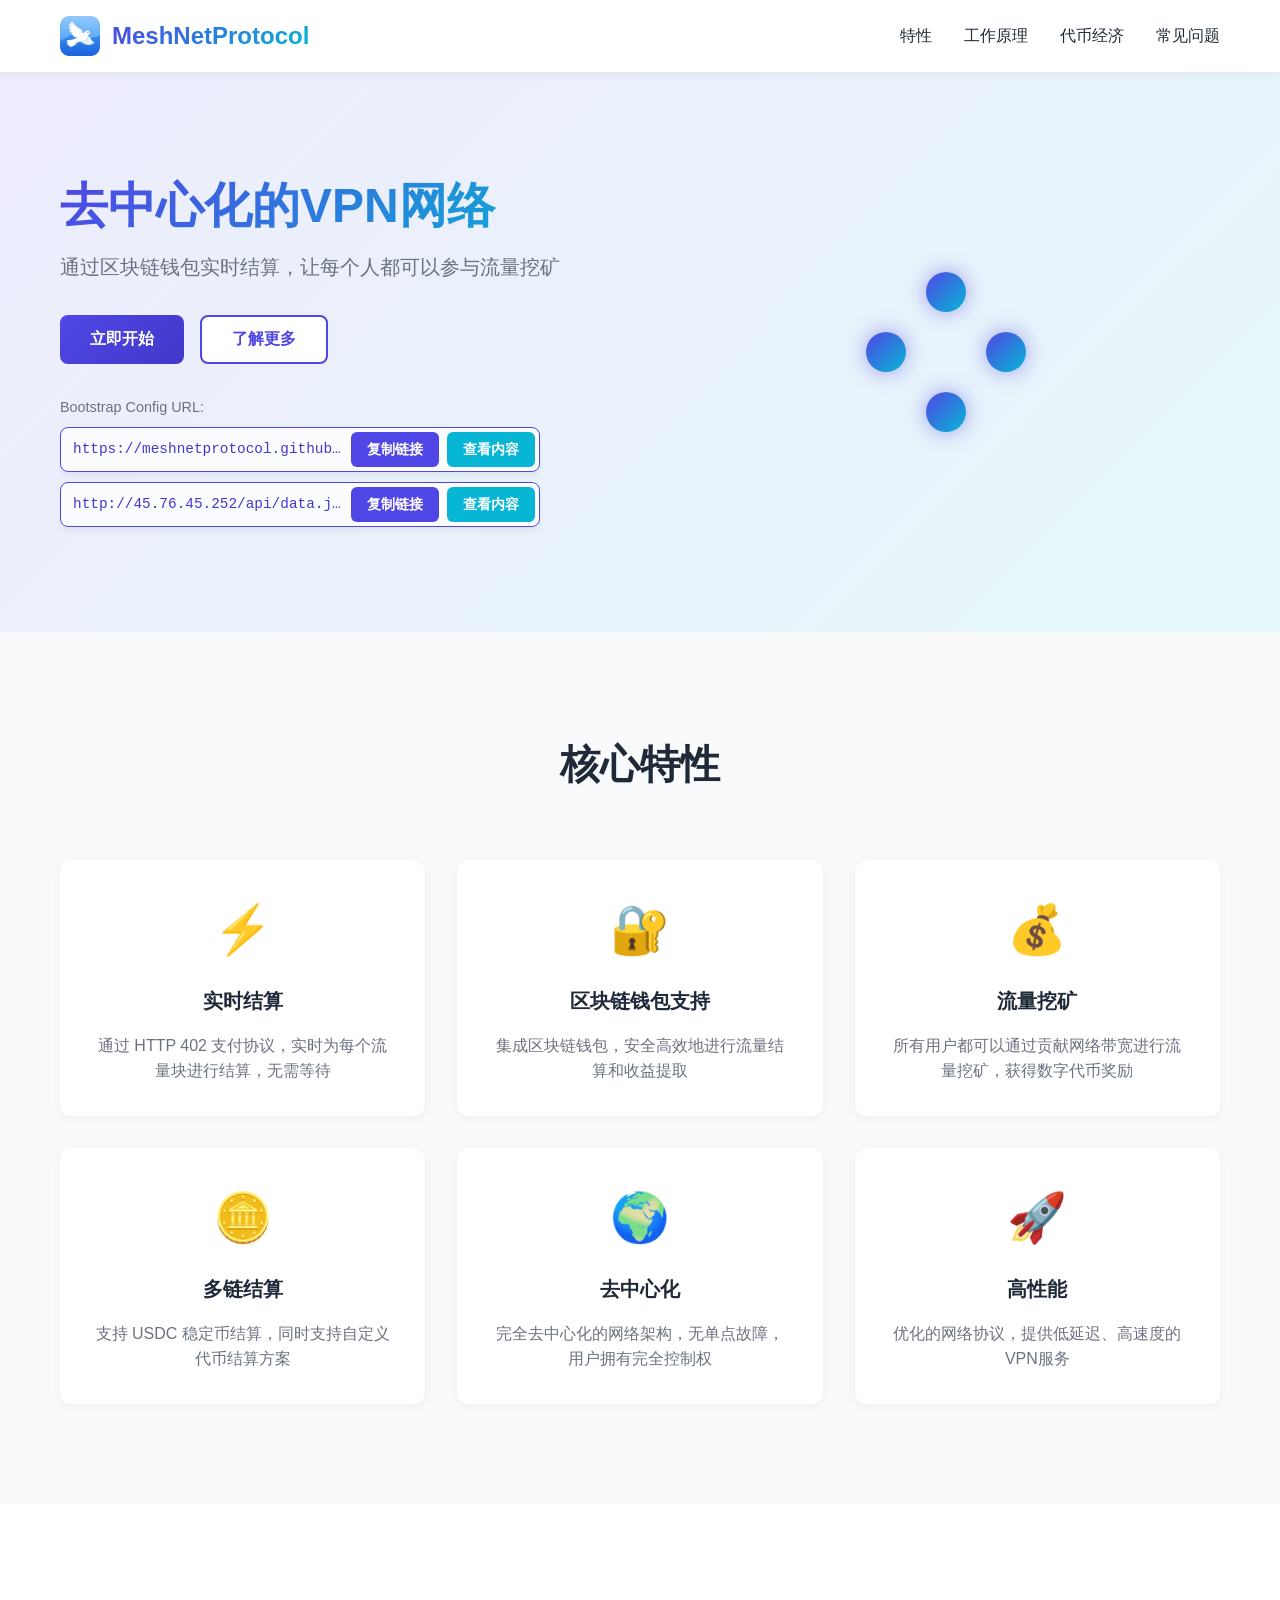
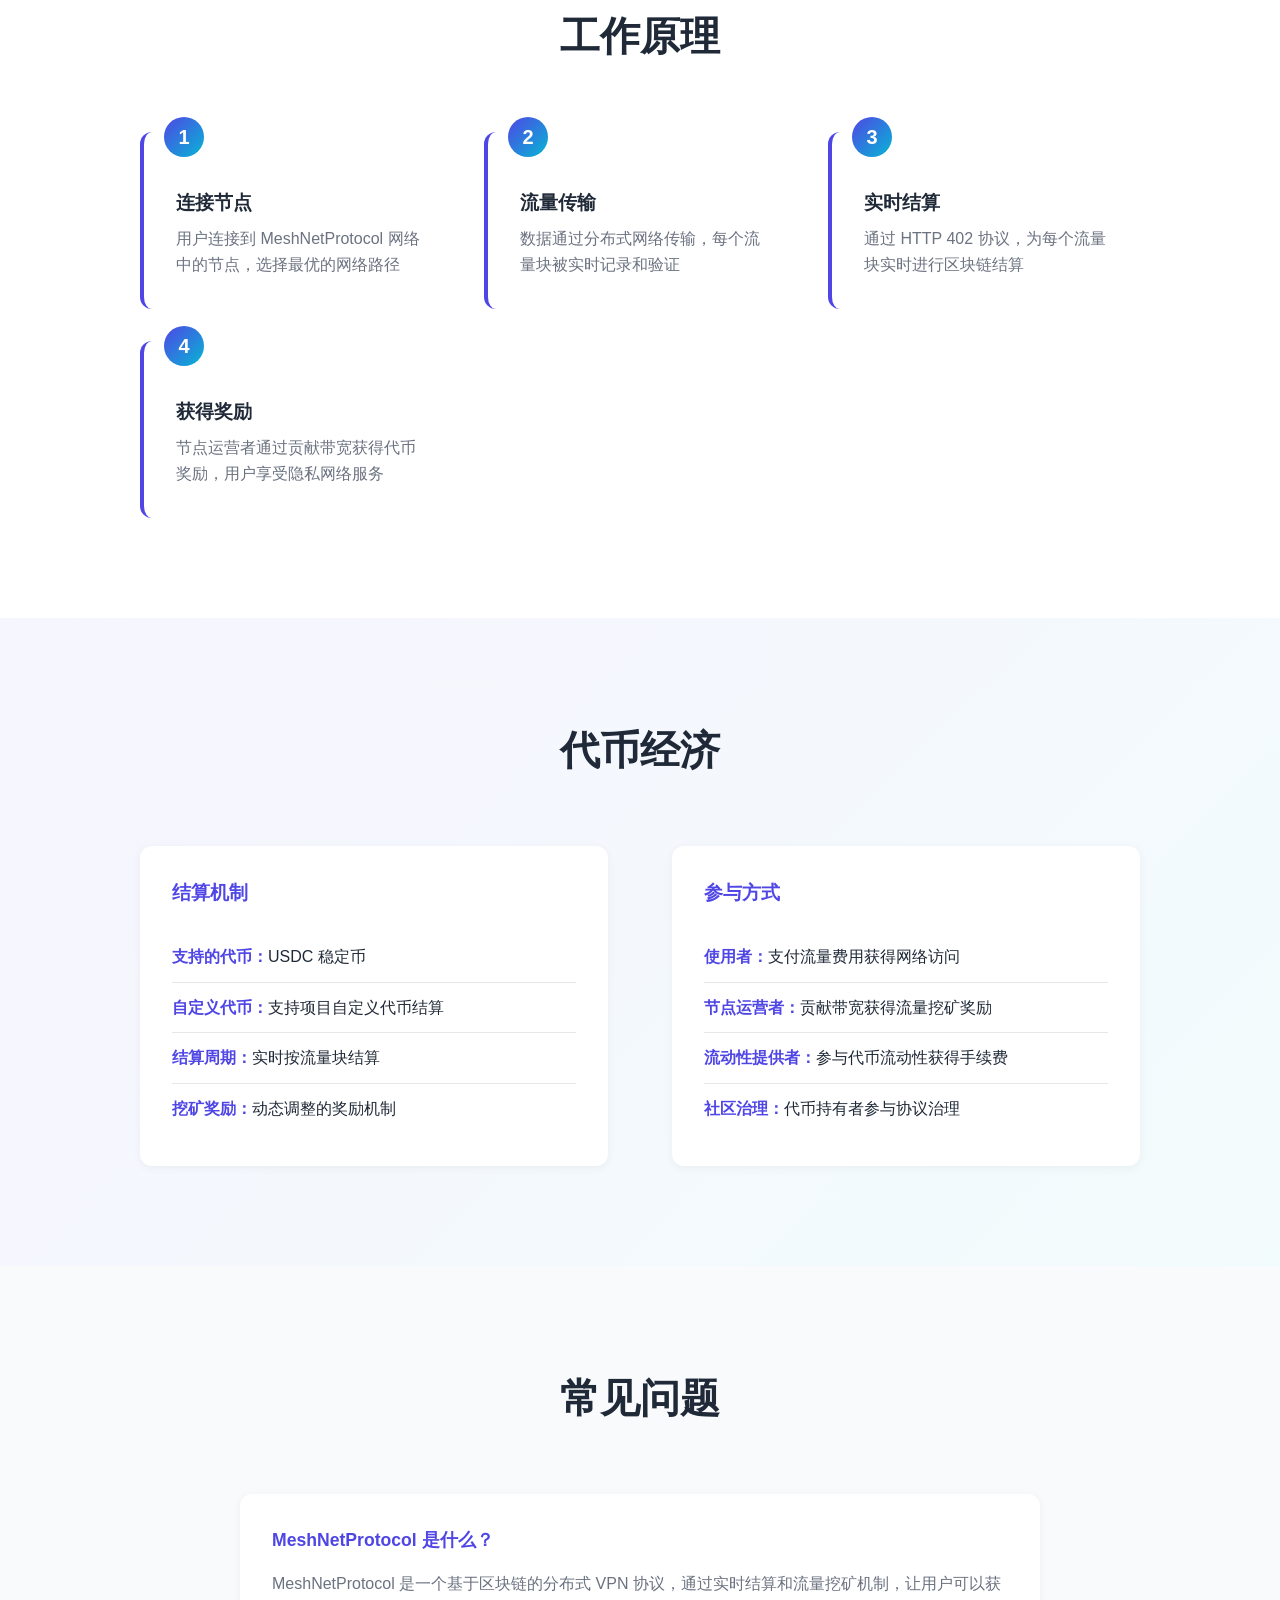
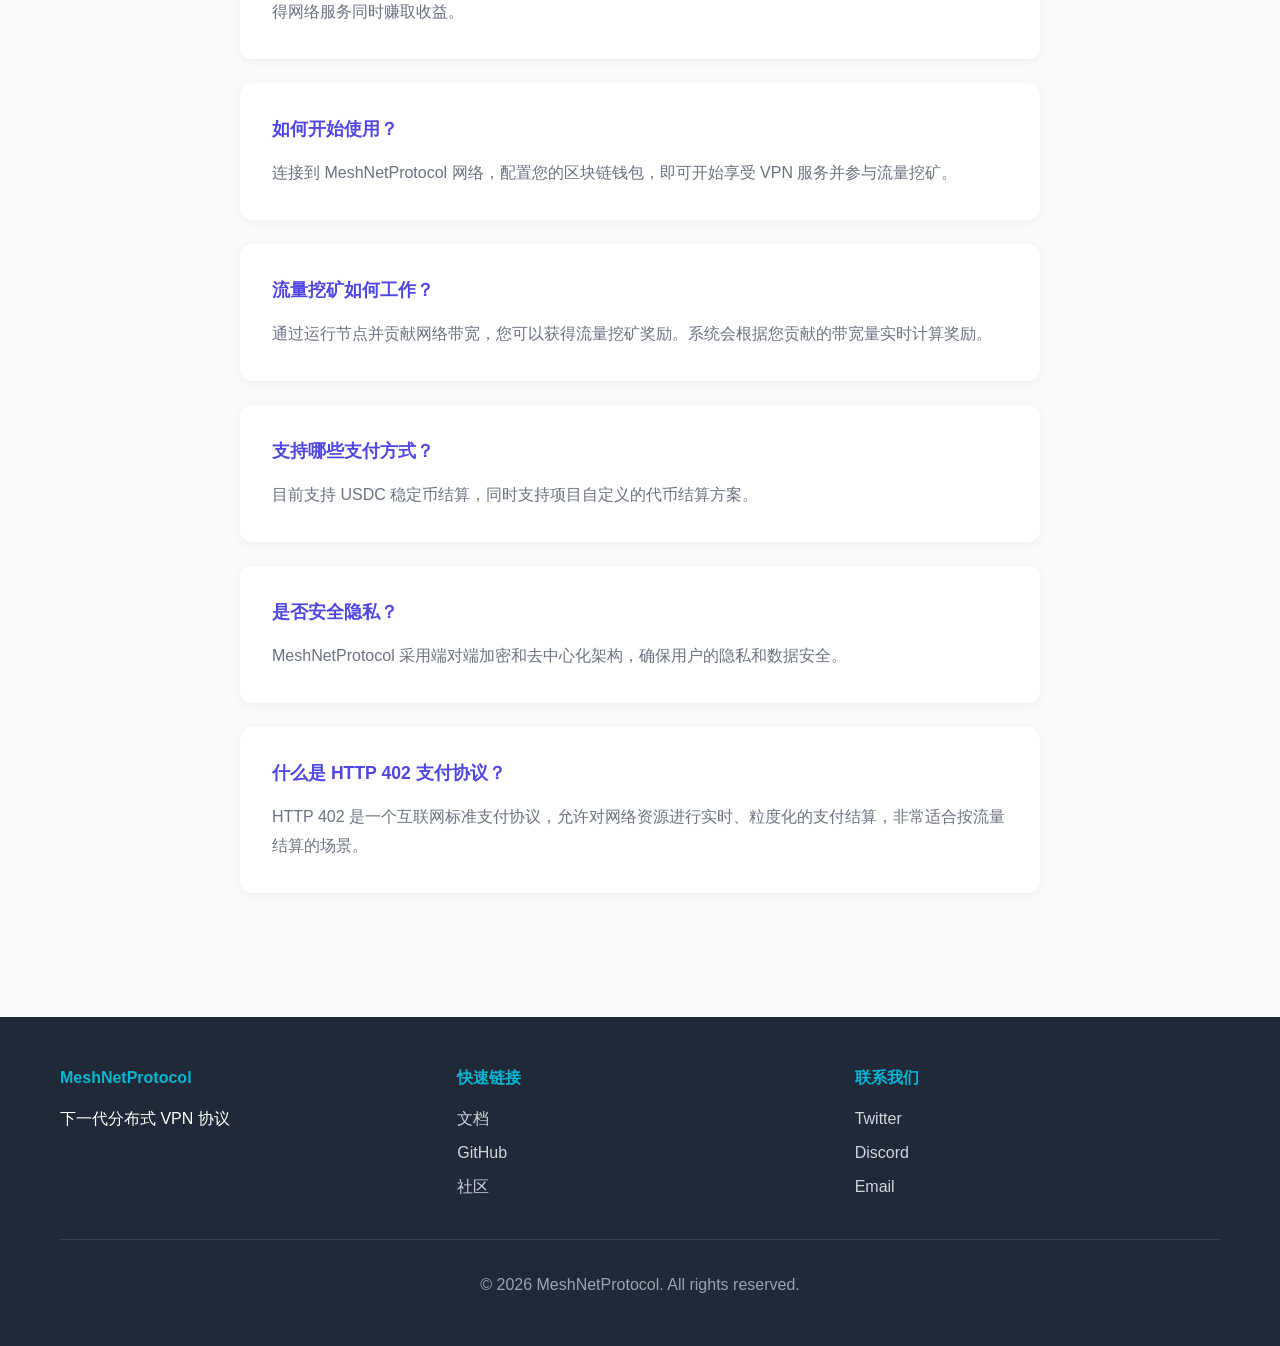
==== index.html @ 907e145e "feat: Implement dynamic seed display and copy functionality for multiple seed entries, fetching cont" ====
<!DOCTYPE html>
<html lang="zh-CN">

<head>
    <meta charset="UTF-8">
    <meta name="viewport" content="width=device-width, initial-scale=1.0">
    <meta name="description" content="MeshNetProtocol - 基于区块链的分布式VPN协议，通过流量挖矿和实时结算实现去中心化网络">
    <meta name="keywords" content="MeshNetProtocol, VPN, 区块链, 流量挖矿, USDC, 分布式网络">
    <title>MeshNetProtocol</title>
    <link rel="stylesheet" href="styles.css">
</head>

<body>
    <!-- 导航栏 -->
    <nav class="navbar">
        <div class="container">
            <div class="logo">
                <img src="mesh_logo.png" alt="MeshNetProtocol Logo" class="logo-img">
                <h1>MeshNetProtocol</h1>
            </div>
            <ul class="nav-links">
                <li><a href="#features" data-i18n="nav.features">特性</a></li>
                <li><a href="#how-it-works" data-i18n="nav.howItWorks">工作原理</a></li>
                <li><a href="#tokenomics" data-i18n="nav.tokenomics">代币经济</a></li>
                <li><a href="#faq" data-i18n="nav.faq">常见问题</a></li>
            </ul>
        </div>
    </nav>

    <!-- 英雄部分 -->
    <section class="hero">
        <div class="container">
            <div class="hero-content">
                <h2 data-i18n="hero.title">去中心化的VPN网络</h2>
                <p data-i18n="hero.subtitle">通过区块链钱包实时结算，让每个人都可以参与流量挖矿</p>
                <div class="cta-buttons">
                    <button class="btn btn-primary" data-i18n="buttons.getStarted">立即开始</button>
                    <button class="btn btn-secondary" data-i18n="buttons.learnMore">了解更多</button>
                </div>

                <!-- Seed URL Copy Section -->
                <div class="seed-url-container">
                    <div class="seed-label">Bootstrap Config URL:</div>
                    <div class="seed-box">
                        <code class="seed-url-text">https://meshnetprotocol.github.io/seeds.json</code>
                        <div class="seed-actions">
                            <button class="btn-copy copy-seed-btn" title="复制链接">
                                <span class="btn-text">复制链接</span>
                            </button>
                            <button class="btn-view view-seed-btn" title="查看配置内容">
                                <span class="btn-text">查看内容</span>
                            </button>
                        </div>
                    </div>
                    <div class="seed-box" style="margin-top: 10px;">
                        <code class="seed-url-text">http://45.76.45.252/api/data.json</code>
                        <div class="seed-actions">
                            <button class="btn-copy copy-seed-btn" title="复制链接">
                                <span class="btn-text">复制链接</span>
                            </button>
                            <button class="btn-view view-seed-btn" title="查看配置内容">
                                <span class="btn-text">查看内容</span>
                            </button>
                        </div>
                    </div>
                </div>

                <!-- Seed Content Modal -->
                <div id="seed-modal" class="modal">
                    <div class="modal-content">
                        <div class="modal-header">
                            <h3>Seeds Configuration Contents</h3>
                            <button class="close-modal">&times;</button>
                        </div>
                        <div class="modal-body">
                            <pre id="seed-content-display"><code>加载中...</code></pre>
                        </div>
                        <div class="modal-footer">
                            <button id="copy-content-btn" class="btn btn-primary">复制全部内容</button>
                            <button class="btn btn-secondary close-modal-btn">关闭</button>
                        </div>
                    </div>
                    <div class="modal-overlay"></div>
                </div>

            </div>
            <div class="hero-image">
                <div class="network-animation">
                    <div class="node"></div>
                    <div class="node"></div>
                    <div class="node"></div>
                    <div class="node"></div>
                </div>
            </div>
        </div>
    </section>

    <!-- 核心特性 -->
    <section id="features" class="features">
        <div class="container">
            <h2 data-i18n="features.title">核心特性</h2>
            <div class="features-grid">
                <div class="feature-card">
                    <div class="feature-icon">⚡</div>
                    <h3 data-i18n="features.realtime.name">实时结算</h3>
                    <p data-i18n="features.realtime.desc">通过 HTTP 402 支付协议，实时为每个流量块进行结算，无需等待</p>
                </div>
                <div class="feature-card">
                    <div class="feature-icon">🔐</div>
                    <h3 data-i18n="features.blockchain.name">区块链钱包支持</h3>
                    <p data-i18n="features.blockchain.desc">集成区块链钱包，安全高效地进行流量结算和收益提取</p>
                </div>
                <div class="feature-card">
                    <div class="feature-icon">💰</div>
                    <h3 data-i18n="features.mining.name">流量挖矿</h3>
                    <p data-i18n="features.mining.desc">所有用户都可以通过贡献网络带宽进行流量挖矿，获得数字代币奖励</p>
                </div>
                <div class="feature-card">
                    <div class="feature-icon">🪙</div>
                    <h3 data-i18n="features.multichain.name">多链结算</h3>
                    <p data-i18n="features.multichain.desc">支持 USDC 稳定币结算，同时支持自定义代币结算方案</p>
                </div>
                <div class="feature-card">
                    <div class="feature-icon">🌍</div>
                    <h3 data-i18n="features.decentralized.name">去中心化</h3>
                    <p data-i18n="features.decentralized.desc">完全去中心化的网络架构，无单点故障，用户拥有完全控制权</p>
                </div>
                <div class="feature-card">
                    <div class="feature-icon">🚀</div>
                    <h3 data-i18n="features.performance.name">高性能</h3>
                    <p data-i18n="features.performance.desc">优化的网络协议，提供低延迟、高速度的VPN服务</p>
                </div>
            </div>
        </div>
    </section>

    <!-- 工作原理 -->
    <section id="how-it-works" class="how-it-works">
        <div class="container">
            <h2 data-i18n="howItWorks.title">工作原理</h2>
            <div class="steps">
                <div class="step">
                    <div class="step-number">1</div>
                    <h3 data-i18n="howItWorks.step1.name">连接节点</h3>
                    <p data-i18n="howItWorks.step1.desc">用户连接到 MeshNetProtocol 网络中的节点，选择最优的网络路径</p>
                </div>
                <div class="step">
                    <div class="step-number">2</div>
                    <h3 data-i18n="howItWorks.step2.name">流量传输</h3>
                    <p data-i18n="howItWorks.step2.desc">数据通过分布式网络传输，每个流量块被实时记录和验证</p>
                </div>
                <div class="step">
                    <div class="step-number">3</div>
                    <h3 data-i18n="howItWorks.step3.name">实时结算</h3>
                    <p data-i18n="howItWorks.step3.desc">通过 HTTP 402 协议，为每个流量块实时进行区块链结算</p>
                </div>
                <div class="step">
                    <div class="step-number">4</div>
                    <h3 data-i18n="howItWorks.step4.name">获得奖励</h3>
                    <p data-i18n="howItWorks.step4.desc">节点运营者通过贡献带宽获得代币奖励，用户享受隐私网络服务</p>
                </div>
            </div>
        </div>
    </section>

    <!-- 代币经济 -->
    <section id="tokenomics" class="tokenomics">
        <div class="container">
            <h2 data-i18n="tokenomics.title">代币经济</h2>
            <div class="tokenomics-content">
                <div class="tokenomics-left">
                    <h3 data-i18n="tokenomics.settlement.name">结算机制</h3>
                    <ul>
                        <li><strong data-i18n="tokenomics.settlement.supportedTokens">支持的代币：</strong>USDC 稳定币</li>
                        <li><strong data-i18n="tokenomics.settlement.customTokens">自定义代币：</strong>支持项目自定义代币结算</li>
                        <li><strong data-i18n="tokenomics.settlement.cycle">结算周期：</strong>实时按流量块结算</li>
                        <li><strong data-i18n="tokenomics.settlement.rewards">挖矿奖励：</strong>动态调整的奖励机制</li>
                    </ul>
                </div>
                <div class="tokenomics-right">
                    <h3 data-i18n="tokenomics.participation.name">参与方式</h3>
                    <ul>
                        <li><strong data-i18n="tokenomics.participation.users">使用者：</strong>支付流量费用获得网络访问</li>
                        <li><strong data-i18n="tokenomics.participation.nodes">节点运营者：</strong>贡献带宽获得流量挖矿奖励</li>
                        <li><strong data-i18n="tokenomics.participation.liquidity">流动性提供者：</strong>参与代币流动性获得手续费</li>
                        <li><strong data-i18n="tokenomics.participation.governance">社区治理：</strong>代币持有者参与协议治理</li>
                    </ul>
                </div>
            </div>
        </div>
    </section>

    <!-- 常见问题 -->
    <section id="faq" class="faq">
        <div class="container">
            <h2 data-i18n="faq.title">常见问题</h2>
            <div class="faq-items">
                <div class="faq-item">
                    <h3 data-i18n="faq.q1.question">MeshNetProtocol 是什么？</h3>
                    <p data-i18n="faq.q1.answer">MeshNetProtocol 是一个基于区块链的分布式 VPN 协议，通过实时结算和流量挖矿机制，让用户可以获得网络服务同时赚取收益。
                    </p>
                </div>
                <div class="faq-item">
                    <h3 data-i18n="faq.q2.question">如何开始使用？</h3>
                    <p data-i18n="faq.q2.answer">连接到 MeshNetProtocol 网络，配置您的区块链钱包，即可开始享受 VPN 服务并参与流量挖矿。</p>
                </div>
                <div class="faq-item">
                    <h3 data-i18n="faq.q3.question">流量挖矿如何工作？</h3>
                    <p data-i18n="faq.q3.answer">通过运行节点并贡献网络带宽，您可以获得流量挖矿奖励。系统会根据您贡献的带宽量实时计算奖励。</p>
                </div>
                <div class="faq-item">
                    <h3 data-i18n="faq.q4.question">支持哪些支付方式？</h3>
                    <p data-i18n="faq.q4.answer">目前支持 USDC 稳定币结算，同时支持项目自定义的代币结算方案。</p>
                </div>
                <div class="faq-item">
                    <h3 data-i18n="faq.q5.question">是否安全隐私？</h3>
                    <p data-i18n="faq.q5.answer">MeshNetProtocol 采用端对端加密和去中心化架构，确保用户的隐私和数据安全。</p>
                </div>
                <div class="faq-item">
                    <h3 data-i18n="faq.q6.question">什么是 HTTP 402 支付协议？</h3>
                    <p data-i18n="faq.q6.answer">HTTP 402 是一个互联网标准支付协议，允许对网络资源进行实时、粒度化的支付结算，非常适合按流量结算的场景。</p>
                </div>
            </div>
        </div>
    </section>

    <!-- 页脚 -->
    <footer class="footer">
        <div class="container">
            <div class="footer-content">
                <div class="footer-section">
                    <h4>MeshNetProtocol</h4>
                    <p data-i18n="footer.tagline">下一代分布式 VPN 协议</p>
                </div>
                <div class="footer-section">
                    <h4 data-i18n="footer.links">快速链接</h4>
                    <ul>
                        <li><a href="#" data-i18n="footer.docs">文档</a></li>
                        <li><a href="#" data-i18n="footer.github">GitHub</a></li>
                        <li><a href="#" data-i18n="footer.community">社区</a></li>
                    </ul>
                </div>
                <div class="footer-section">
                    <h4 data-i18n="footer.contact">联系我们</h4>
                    <ul>
                        <li><a href="#" data-i18n="footer.twitter">Twitter</a></li>
                        <li><a href="#" data-i18n="footer.discord">Discord</a></li>
                        <li><a href="#" data-i18n="footer.email">Email</a></li>
                    </ul>
                </div>
            </div>
            <div class="footer-bottom">
                <p data-i18n="footer.copyright">&copy; 2026 MeshNetProtocol. All rights reserved.</p>
            </div>
        </div>
    </footer>

    <script src="script.js"></script>
</body>

</html>
---- styles.css ----
:root {
    --primary-color: #4f46e5;
    --primary-dark: #4338ca;
    --secondary-color: #06b6d4;
    --accent-color: #f59e0b;
    --text-dark: #1f2937;
    --text-light: #6b7280;
    --background-light: #f9fafb;
    --border-color: #e5e7eb;
}

* {
    margin: 0;
    padding: 0;
    box-sizing: border-box;
}

body {
    font-family: -apple-system, BlinkMacSystemFont, 'Segoe UI', Roboto, Oxygen, Ubuntu, Cantarell, sans-serif;
    color: var(--text-dark);
    line-height: 1.6;
    overflow-x: hidden;
}

.container {
    max-width: 1200px;
    margin: 0 auto;
    padding: 0 20px;
}

/* 导航栏 */
.navbar {
    position: sticky;
    top: 0;
    background: white;
    box-shadow: 0 2px 10px rgba(0, 0, 0, 0.05);
    z-index: 1000;
}

.navbar .container {
    display: flex;
    justify-content: space-between;
    align-items: center;
    padding: 1rem 20px;
}

.logo {
    display: flex;
    align-items: center;
    gap: 12px;
}

.logo-img {
    height: 40px;
    width: auto;
}

.logo h1 {
    font-size: 1.5rem;
    background: linear-gradient(135deg, var(--primary-color), var(--secondary-color));
    -webkit-background-clip: text;
    -webkit-text-fill-color: transparent;
    background-clip: text;
    margin: 0;
}

/* Seed URL Section */
.seed-url-container {
    margin-top: 2rem;
    max-width: 480px;
}

.seed-label {
    font-size: 0.9rem;
    color: var(--text-light);
    margin-bottom: 0.5rem;
    font-weight: 500;
}

.seed-box {
    display: flex;
    align-items: center;
    background: rgba(255, 255, 255, 0.8);
    backdrop-filter: blur(10px);
    border: 1px solid var(--primary-color);
    border-radius: 8px;
    padding: 4px;
    padding-left: 12px;
    box-shadow: 0 4px 6px rgba(0, 0, 0, 0.05);
}

.seed-box code {
    flex: 1;
    font-family: 'Monaco', 'Consolas', monospace;
    font-size: 0.9rem;
    color: var(--primary-dark);
    overflow: hidden;
    text-overflow: ellipsis;
    white-space: nowrap;
    margin-right: 10px;
}

.seed-actions {
    display: flex;
    gap: 8px;
}

.btn-copy,
.btn-view {
    background: var(--primary-color);
    color: white;
    border: none;
    padding: 8px 16px;
    border-radius: 6px;
    cursor: pointer;
    font-size: 0.9rem;
    font-weight: 600;
    transition: all 0.2s ease;
    white-space: nowrap;
}

.btn-view {
    background: var(--secondary-color);
}

.btn-copy:hover {
    background: var(--primary-dark);
    transform: translateY(-1px);
}

.btn-view:hover {
    filter: brightness(1.1);
    transform: translateY(-1px);
}

.btn-copy:active,
.btn-view:active {
    transform: translateY(0);
}

/* Modal Styles */
.modal {
    position: fixed;
    top: 0;
    left: 0;
    width: 100%;
    height: 100%;
    display: none;
    /* Hidden by default */
    align-items: center;
    justify-content: center;
    z-index: 2000;
}

.modal.active {
    display: flex;
}

.modal-overlay {
    position: absolute;
    top: 0;
    left: 0;
    width: 100%;
    height: 100%;
    background: rgba(0, 0, 0, 0.6);
    backdrop-filter: blur(5px);
}

.modal-content {
    background: white;
    width: 90%;
    max-width: 800px;
    max-height: 85vh;
    border-radius: 16px;
    position: relative;
    z-index: 2001;
    display: flex;
    flex-direction: column;
    box-shadow: 0 25px 50px -12px rgba(0, 0, 0, 0.25);
    animation: modalScaleUp 0.3s ease-out;
}

@keyframes modalScaleUp {
    from {
        opacity: 0;
        transform: scale(0.95) translateY(10px);
    }

    to {
        opacity: 1;
        transform: scale(1) translateY(0);
    }
}

.modal-header {
    padding: 1.5rem 2rem;
    border-bottom: 1px solid var(--border-color);
    display: flex;
    justify-content: space-between;
    align-items: center;
}

.modal-header h3 {
    margin: 0;
    color: var(--text-dark);
    font-size: 1.25rem;
}

.close-modal {
    background: none;
    border: none;
    font-size: 1.5rem;
    cursor: pointer;
    color: var(--text-light);
    transition: color 0.2s;
}

.close-modal:hover {
    color: var(--text-dark);
}

.modal-body {
    padding: 2rem;
    overflow-y: auto;
    flex: 1;
    background: #1e293b;
    /* Dark code look */
}

#seed-content-display {
    margin: 0;
    white-space: pre-wrap;
    word-break: break-all;
    font-family: 'Monaco', 'Consolas', monospace;
    font-size: 0.9rem;
    color: #e2e8f0;
    line-height: 1.5;
}

#seed-content-display code {
    color: #e2e8f0;
}

.modal-footer {
    padding: 1.5rem 2rem;
    border-top: 1px solid var(--border-color);
    display: flex;
    justify-content: flex-end;
    gap: 1rem;
}

.nav-links {
    display: flex;
    list-style: none;
    gap: 2rem;
}

.nav-links a {
    text-decoration: none;
    color: var(--text-dark);
    font-weight: 500;
    transition: color 0.3s ease;
}

.nav-links a:hover {
    color: var(--primary-color);
}

/* 英雄部分 */
.hero {
    background: linear-gradient(135deg, rgba(79, 70, 229, 0.1), rgba(6, 182, 212, 0.1));
    padding: 80px 20px;
}

.hero .container {
    display: grid;
    grid-template-columns: 1fr 1fr;
    gap: 4rem;
    align-items: center;
}

.hero-content h2 {
    font-size: 3rem;
    margin-bottom: 1rem;
    line-height: 1.2;
    background: linear-gradient(135deg, var(--primary-color), var(--secondary-color));
    -webkit-background-clip: text;
    -webkit-text-fill-color: transparent;
    background-clip: text;
}

.hero-content p {
    font-size: 1.25rem;
    color: var(--text-light);
    margin-bottom: 2rem;
}

.cta-buttons {
    display: flex;
    gap: 1rem;
}

.btn {
    padding: 12px 30px;
    border: none;
    border-radius: 8px;
    font-size: 1rem;
    font-weight: 600;
    cursor: pointer;
    transition: all 0.3s ease;
}

.btn-primary {
    background: linear-gradient(135deg, var(--primary-color), var(--primary-dark));
    color: white;
}

.btn-primary:hover {
    transform: translateY(-2px);
    box-shadow: 0 10px 25px rgba(79, 70, 229, 0.3);
}

.btn-secondary {
    background: white;
    color: var(--primary-color);
    border: 2px solid var(--primary-color);
}

.btn-secondary:hover {
    background: var(--primary-color);
    color: white;
}

/* 网络动画 */
.hero-image {
    display: flex;
    justify-content: center;
    align-items: center;
    height: 400px;
    position: relative;
}

.network-animation {
    position: relative;
    width: 200px;
    height: 200px;
}

.node {
    position: absolute;
    width: 40px;
    height: 40px;
    border-radius: 50%;
    background: linear-gradient(135deg, var(--primary-color), var(--secondary-color));
    box-shadow: 0 0 20px rgba(79, 70, 229, 0.5);
    animation: float 3s ease-in-out infinite;
}

.node:nth-child(1) {
    top: 20px;
    left: 80px;
    animation-delay: 0s;
}

.node:nth-child(2) {
    top: 80px;
    left: 20px;
    animation-delay: 0.5s;
}

.node:nth-child(3) {
    top: 80px;
    right: 20px;
    animation-delay: 1s;
}

.node:nth-child(4) {
    bottom: 20px;
    left: 80px;
    animation-delay: 1.5s;
}

@keyframes float {

    0%,
    100% {
        transform: translateY(0px);
    }

    50% {
        transform: translateY(-20px);
    }
}

/* 特性部分 */
.features {
    padding: 100px 20px;
    background: var(--background-light);
}

.features h2 {
    text-align: center;
    font-size: 2.5rem;
    margin-bottom: 4rem;
}

.features-grid {
    display: grid;
    grid-template-columns: repeat(auto-fit, minmax(300px, 1fr));
    gap: 2rem;
}

.feature-card {
    background: white;
    padding: 2rem;
    border-radius: 12px;
    box-shadow: 0 2px 10px rgba(0, 0, 0, 0.05);
    transition: all 0.3s ease;
    text-align: center;
}

.feature-card:hover {
    transform: translateY(-10px);
    box-shadow: 0 15px 30px rgba(79, 70, 229, 0.2);
}

.feature-icon {
    font-size: 3rem;
    margin-bottom: 1rem;
}

.feature-card h3 {
    font-size: 1.25rem;
    margin-bottom: 1rem;
}

.feature-card p {
    color: var(--text-light);
}

/* 工作原理 */
.how-it-works {
    padding: 100px 20px;
}

.how-it-works h2 {
    text-align: center;
    font-size: 2.5rem;
    margin-bottom: 4rem;
}

.steps {
    display: grid;
    grid-template-columns: repeat(auto-fit, minmax(250px, 1fr));
    gap: 2rem;
    max-width: 1000px;
    margin: 0 auto;
}

.step {
    position: relative;
    background: white;
    padding: 2rem;
    border-radius: 12px;
    border-left: 4px solid var(--primary-color);
}

.step-number {
    position: absolute;
    top: -15px;
    left: 20px;
    width: 40px;
    height: 40px;
    background: linear-gradient(135deg, var(--primary-color), var(--secondary-color));
    color: white;
    border-radius: 50%;
    display: flex;
    align-items: center;
    justify-content: center;
    font-weight: bold;
    font-size: 1.25rem;
}

.step h3 {
    margin-top: 1.5rem;
    margin-bottom: 0.5rem;
}

.step p {
    color: var(--text-light);
}

/* 代币经济 */
.tokenomics {
    padding: 100px 20px;
    background: linear-gradient(135deg, rgba(79, 70, 229, 0.05), rgba(6, 182, 212, 0.05));
}

.tokenomics h2 {
    text-align: center;
    font-size: 2.5rem;
    margin-bottom: 4rem;
}

.tokenomics-content {
    display: grid;
    grid-template-columns: 1fr 1fr;
    gap: 4rem;
    max-width: 1000px;
    margin: 0 auto;
}

.tokenomics-left,
.tokenomics-right {
    background: white;
    padding: 2rem;
    border-radius: 12px;
    box-shadow: 0 2px 10px rgba(0, 0, 0, 0.05);
}

.tokenomics-left h3,
.tokenomics-right h3 {
    margin-bottom: 1.5rem;
    color: var(--primary-color);
}

.tokenomics-left ul,
.tokenomics-right ul {
    list-style: none;
}

.tokenomics-left li,
.tokenomics-right li {
    padding: 0.75rem 0;
    border-bottom: 1px solid var(--border-color);
}

.tokenomics-left li:last-child,
.tokenomics-right li:last-child {
    border-bottom: none;
}

.tokenomics-left strong,
.tokenomics-right strong {
    color: var(--primary-color);
}

/* 常见问题 */
.faq {
    padding: 100px 20px;
    background: var(--background-light);
}

.faq h2 {
    text-align: center;
    font-size: 2.5rem;
    margin-bottom: 4rem;
}

.faq-items {
    max-width: 800px;
    margin: 0 auto;
}

.faq-item {
    background: white;
    padding: 2rem;
    margin-bottom: 1.5rem;
    border-radius: 12px;
    box-shadow: 0 2px 10px rgba(0, 0, 0, 0.05);
}

.faq-item h3 {
    color: var(--primary-color);
    margin-bottom: 1rem;
    font-size: 1.1rem;
}

.faq-item p {
    color: var(--text-light);
    line-height: 1.8;
}

/* 页脚 */
.footer {
    background: var(--text-dark);
    color: white;
    padding: 3rem 20px 1rem;
}

.footer .container {
    margin-bottom: 2rem;
}

.footer-content {
    display: grid;
    grid-template-columns: repeat(auto-fit, minmax(200px, 1fr));
    gap: 2rem;
    margin-bottom: 2rem;
}

.footer-section h4 {
    margin-bottom: 1rem;
    color: var(--secondary-color);
}

.footer-section ul {
    list-style: none;
}

.footer-section li {
    margin-bottom: 0.5rem;
}

.footer-section a {
    color: #d1d5db;
    text-decoration: none;
    transition: color 0.3s ease;
}

.footer-section a:hover {
    color: var(--secondary-color);
}

.footer-bottom {
    text-align: center;
    padding-top: 2rem;
    border-top: 1px solid #374151;
    color: #9ca3af;
}

/* 响应式设计 */
@media (max-width: 768px) {
    .hero .container {
        grid-template-columns: 1fr;
    }

    .hero-content h2 {
        font-size: 2rem;
    }

    .nav-links {
        gap: 1rem;
        font-size: 0.9rem;
    }

    .features-grid,
    .steps {
        grid-template-columns: 1fr;
    }

    .tokenomics-content {
        grid-template-columns: 1fr;
    }

    .cta-buttons {
        flex-direction: column;
    }

    .btn {
        width: 100%;
    }

    .feature-card,
    .faq-item,
    .tokenomics-left,
    .tokenomics-right {
        padding: 1.5rem;
    }

    .features h2,
    .how-it-works h2,
    .tokenomics h2,
    .faq h2 {
        font-size: 1.75rem;
    }
}

.btn-success {
    background: #10b981 !important;
    border-color: #10b981 !important;
}
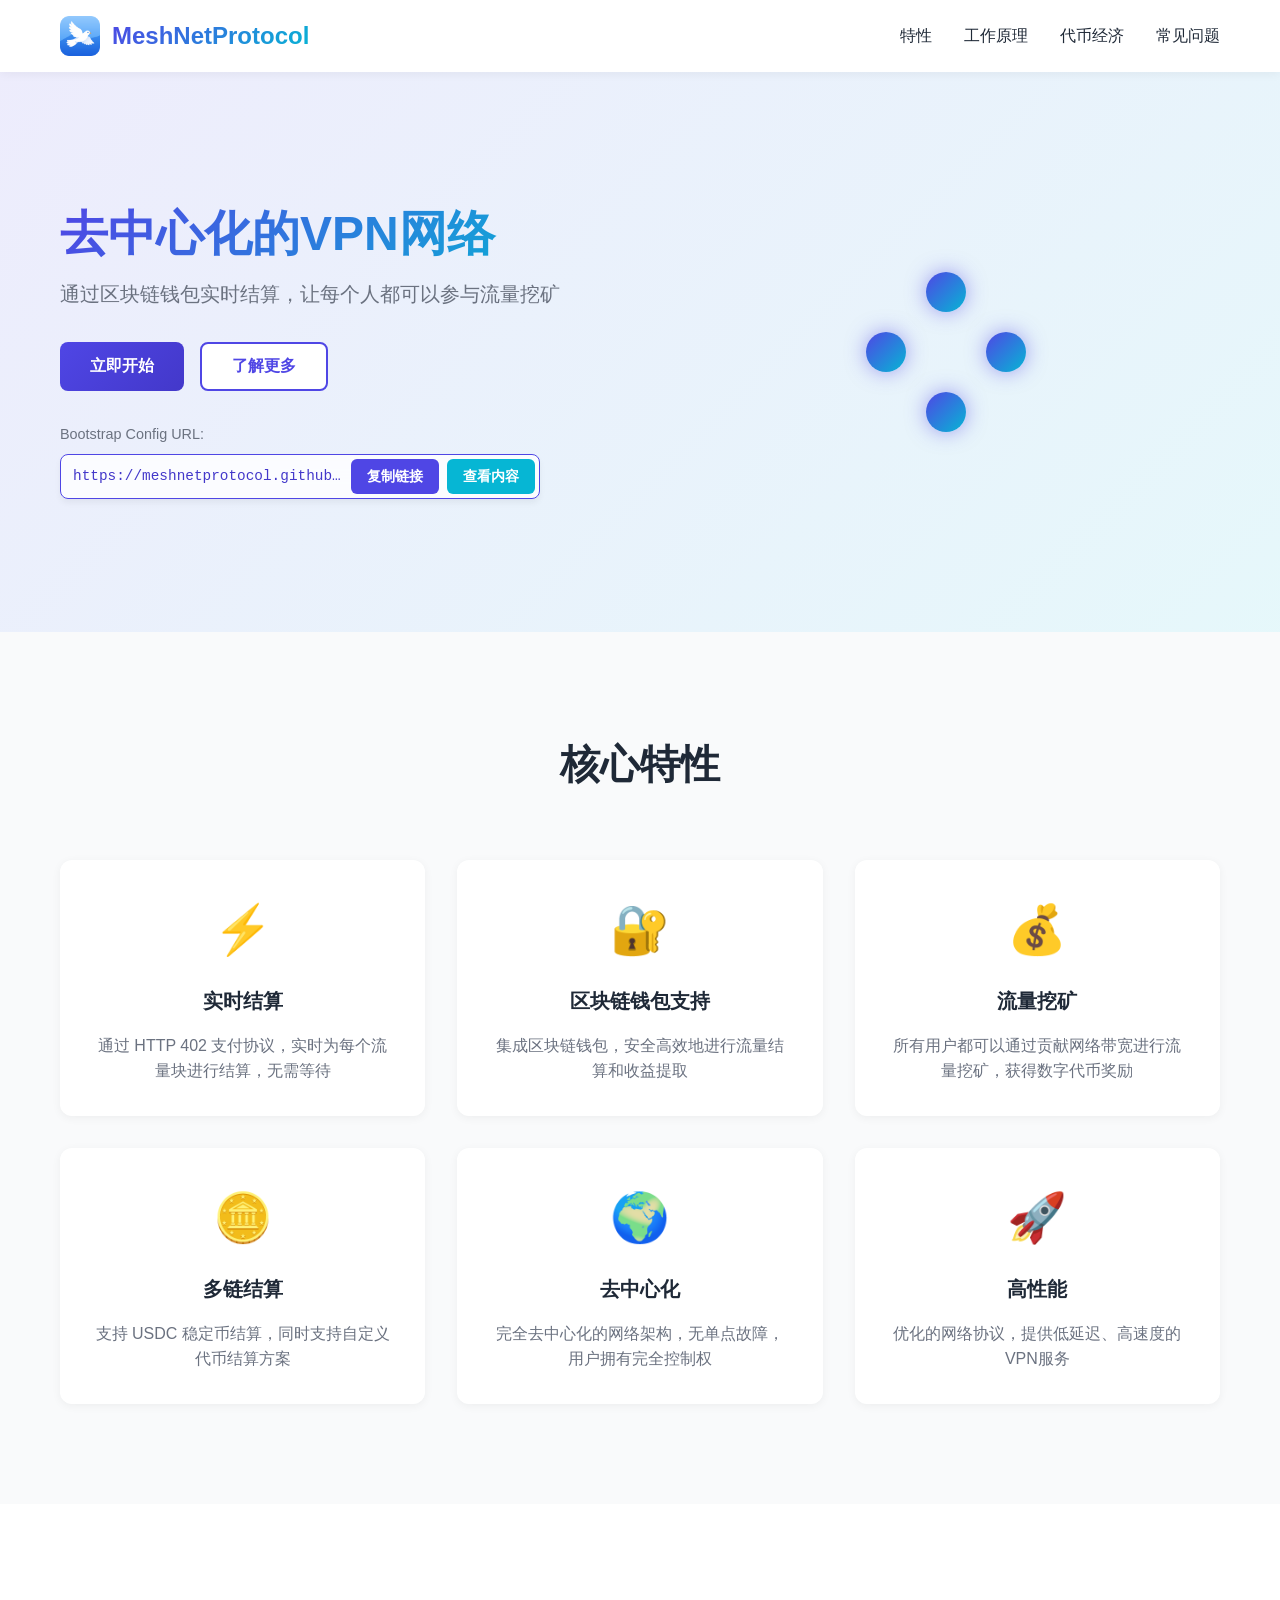
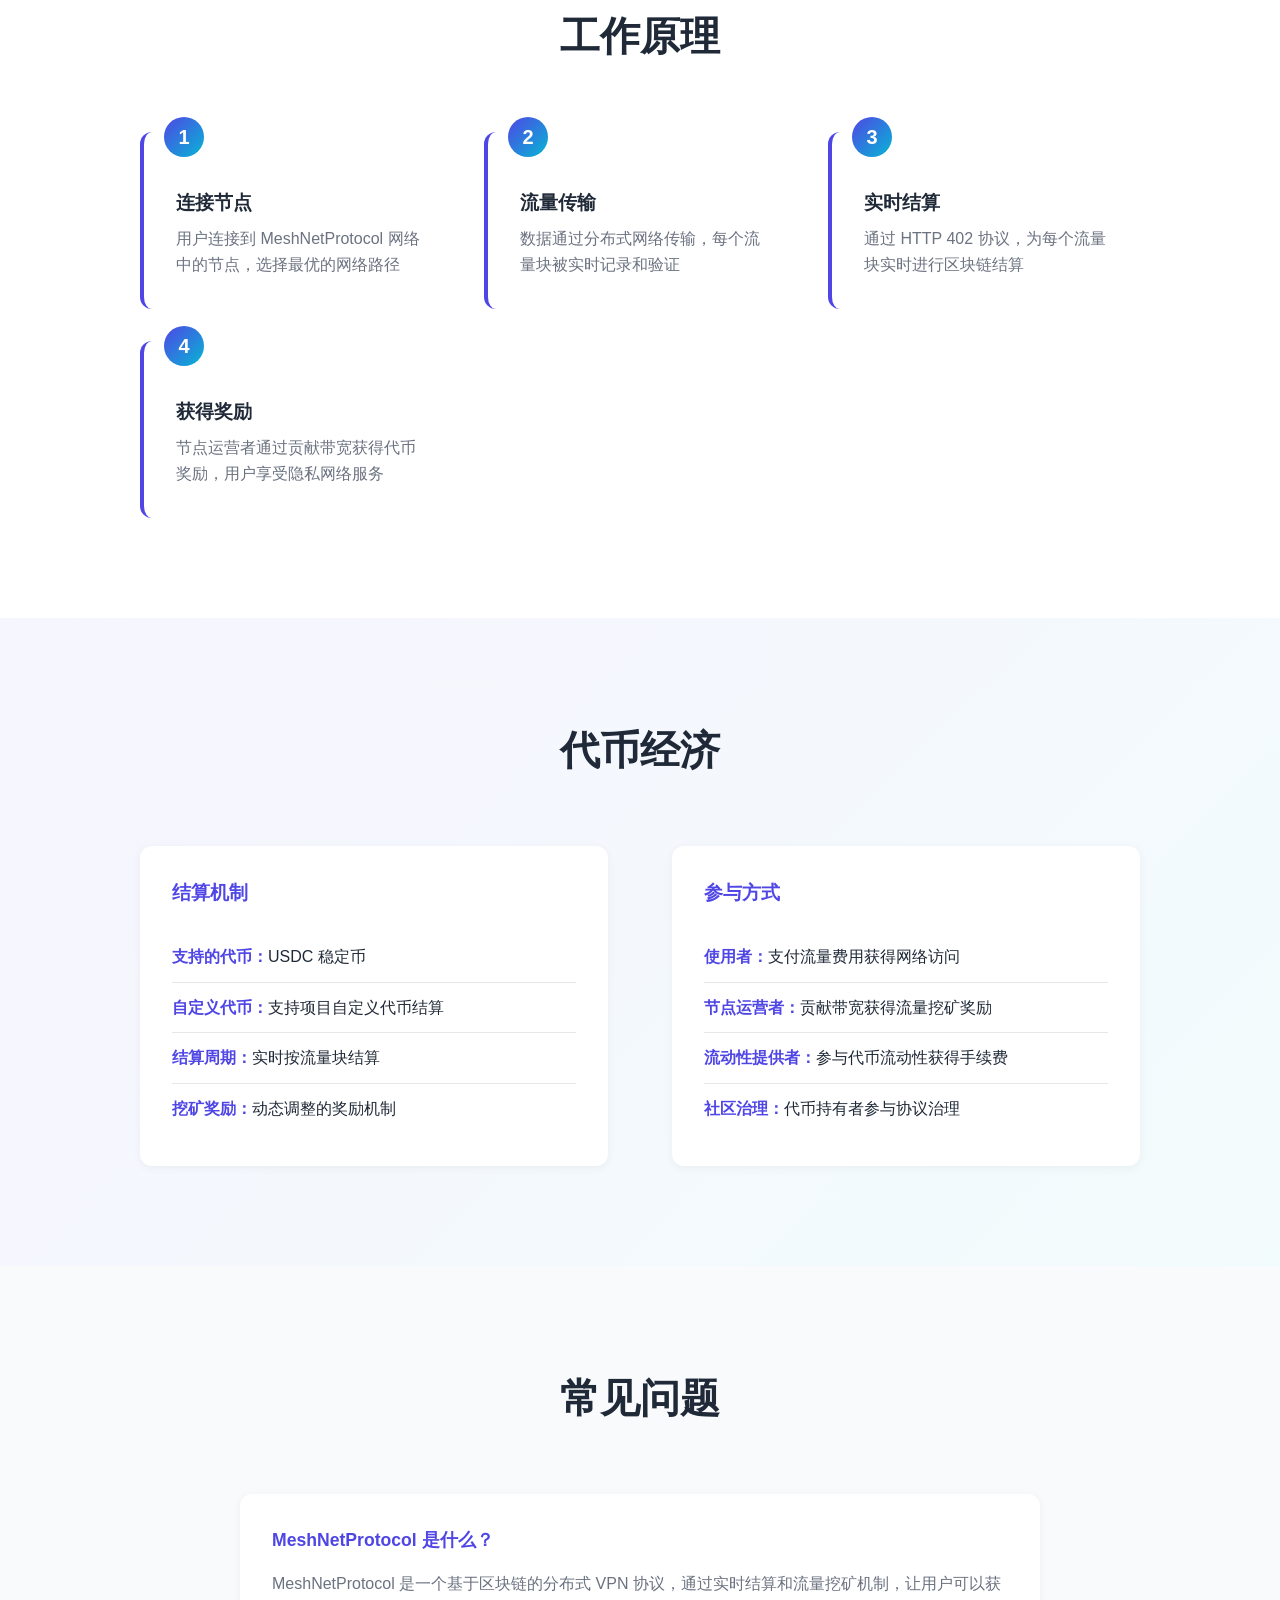
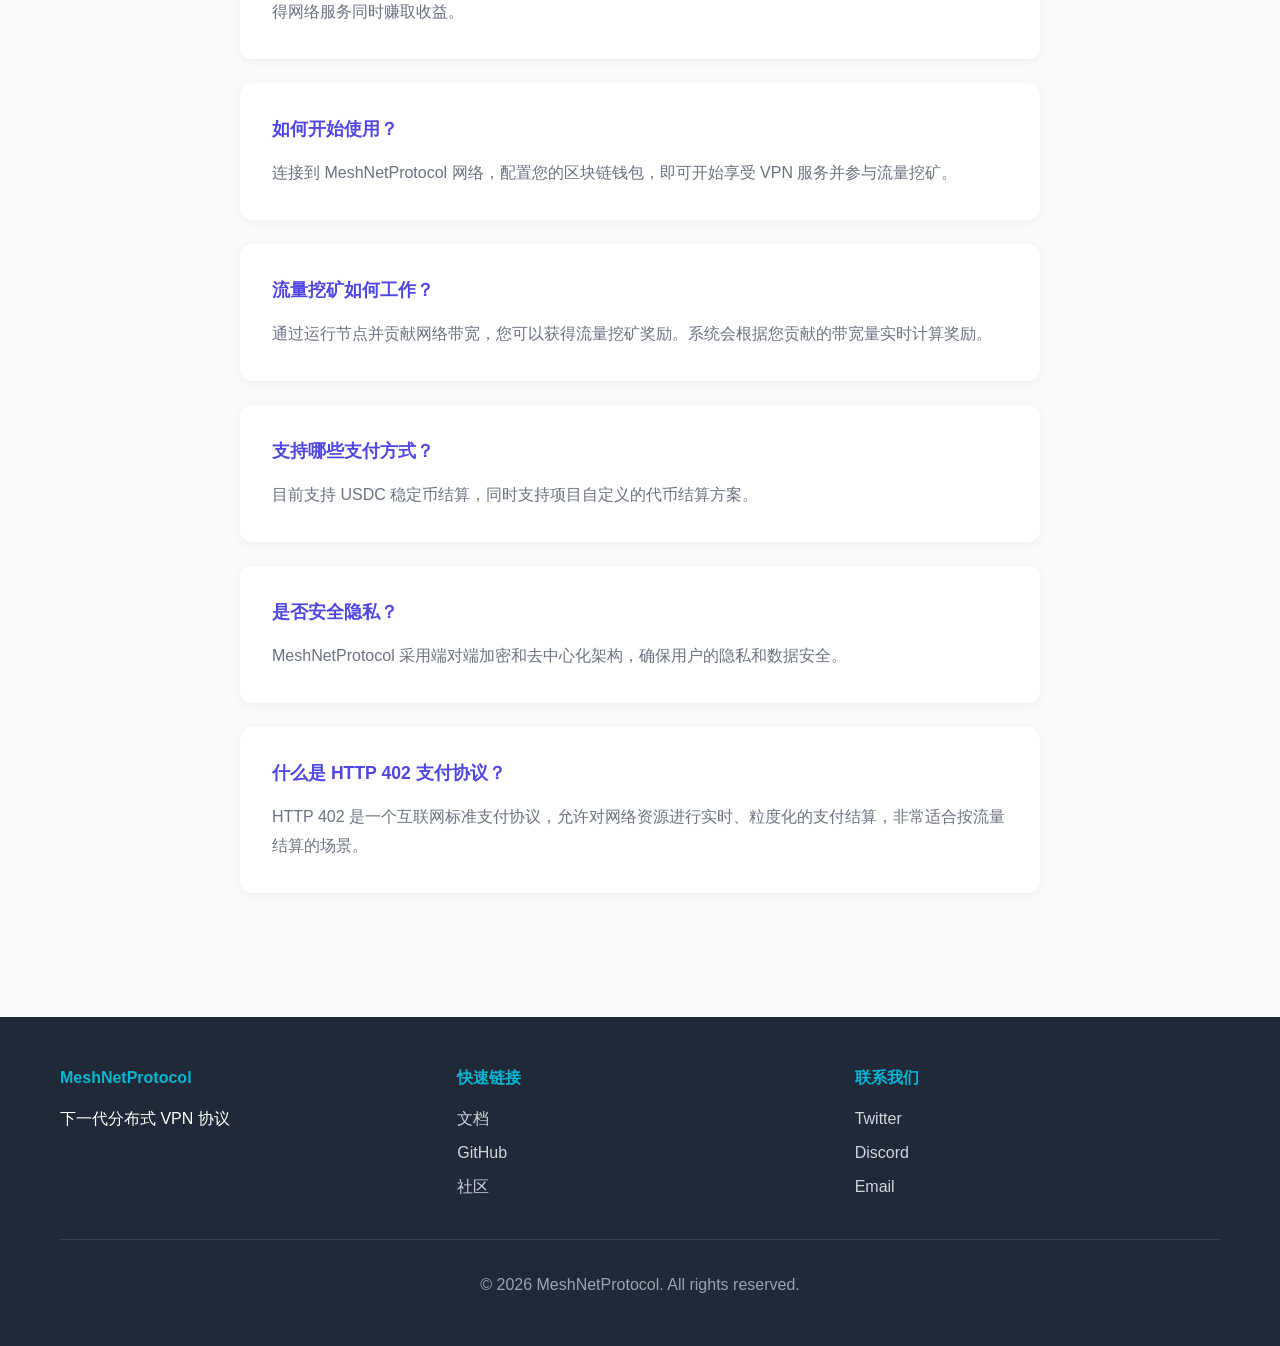
==== commit cbdd5f6c: "Refactor: Remove mixed content specific error message from seed content loading." ====
--- a/index.html
+++ b/index.html
@@ -52,17 +52,6 @@
                             </button>
                         </div>
                     </div>
-                    <div class="seed-box" style="margin-top: 10px;">
-                        <code class="seed-url-text">http://45.76.45.252/api/data.json</code>
-                        <div class="seed-actions">
-                            <button class="btn-copy copy-seed-btn" title="复制链接">
-                                <span class="btn-text">复制链接</span>
-                            </button>
-                            <button class="btn-view view-seed-btn" title="查看配置内容">
-                                <span class="btn-text">查看内容</span>
-                            </button>
-                        </div>
-                    </div>
                 </div>
 
                 <!-- Seed Content Modal -->
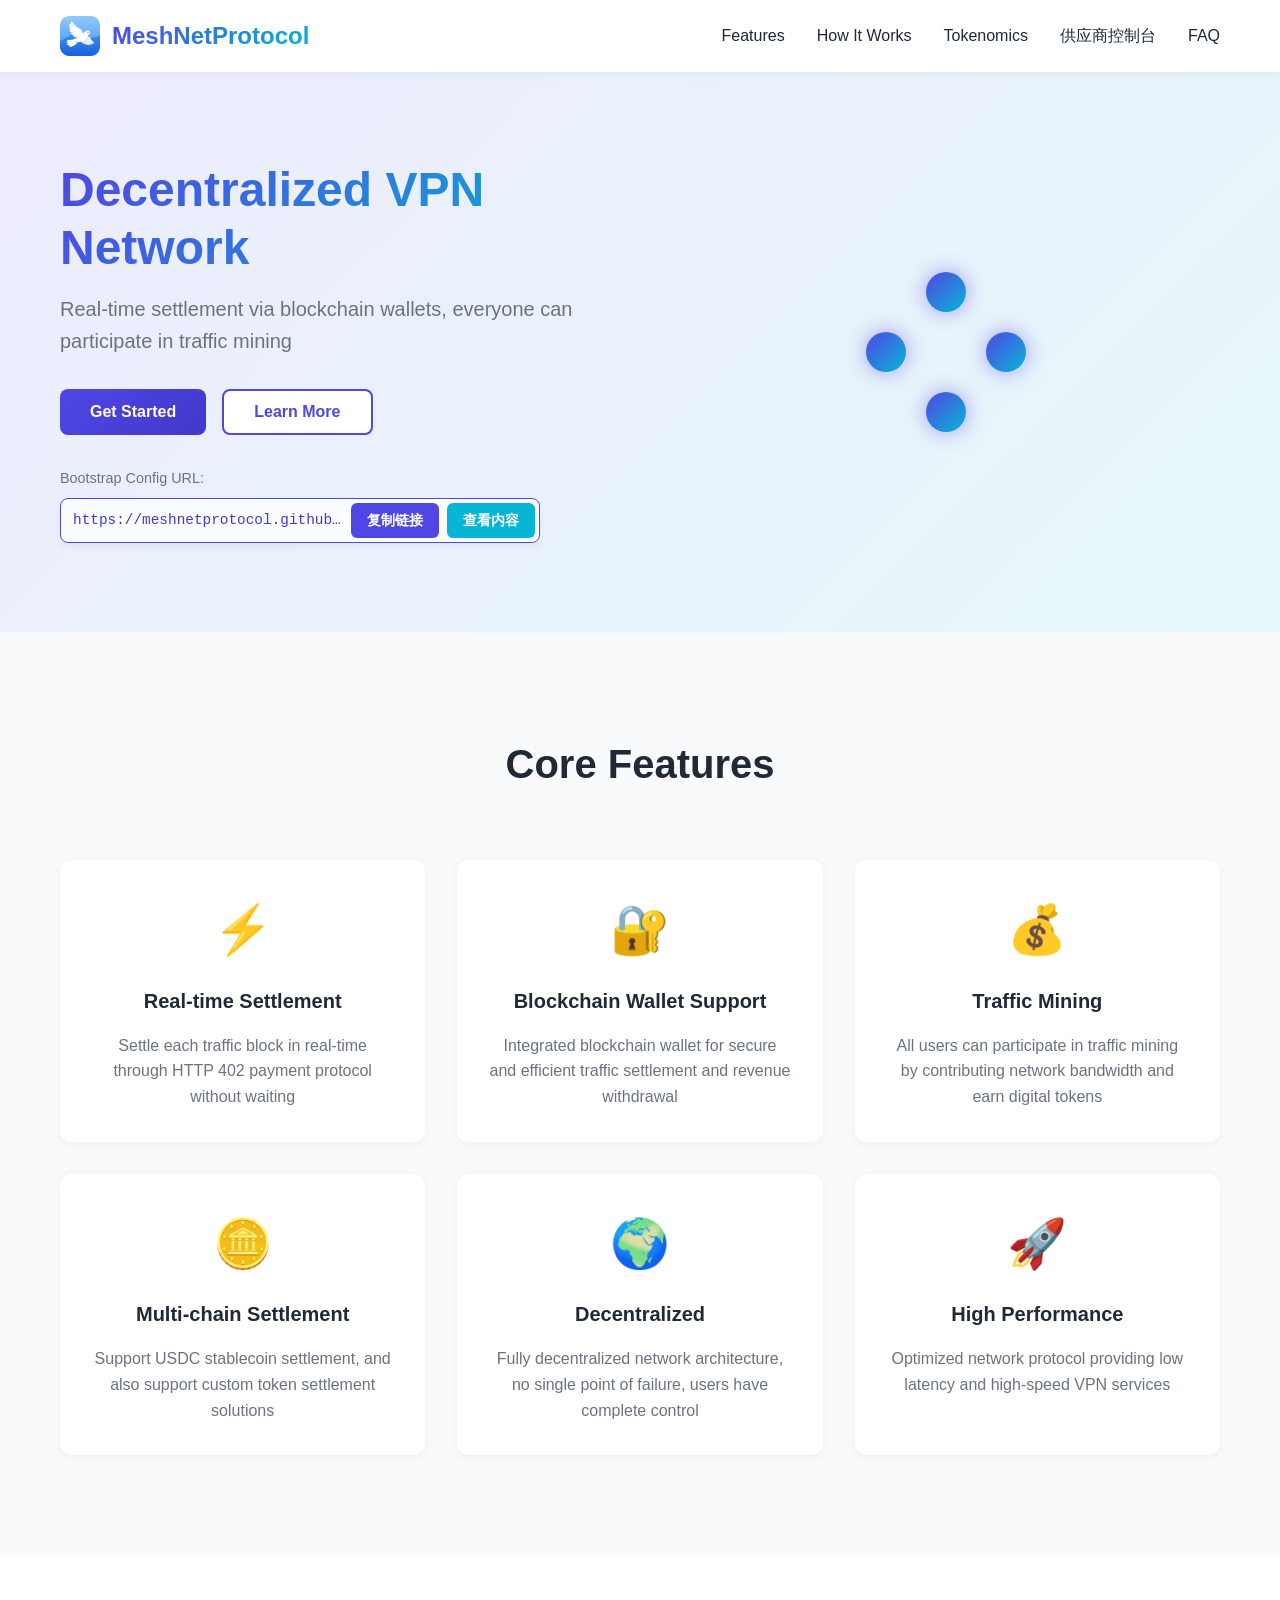
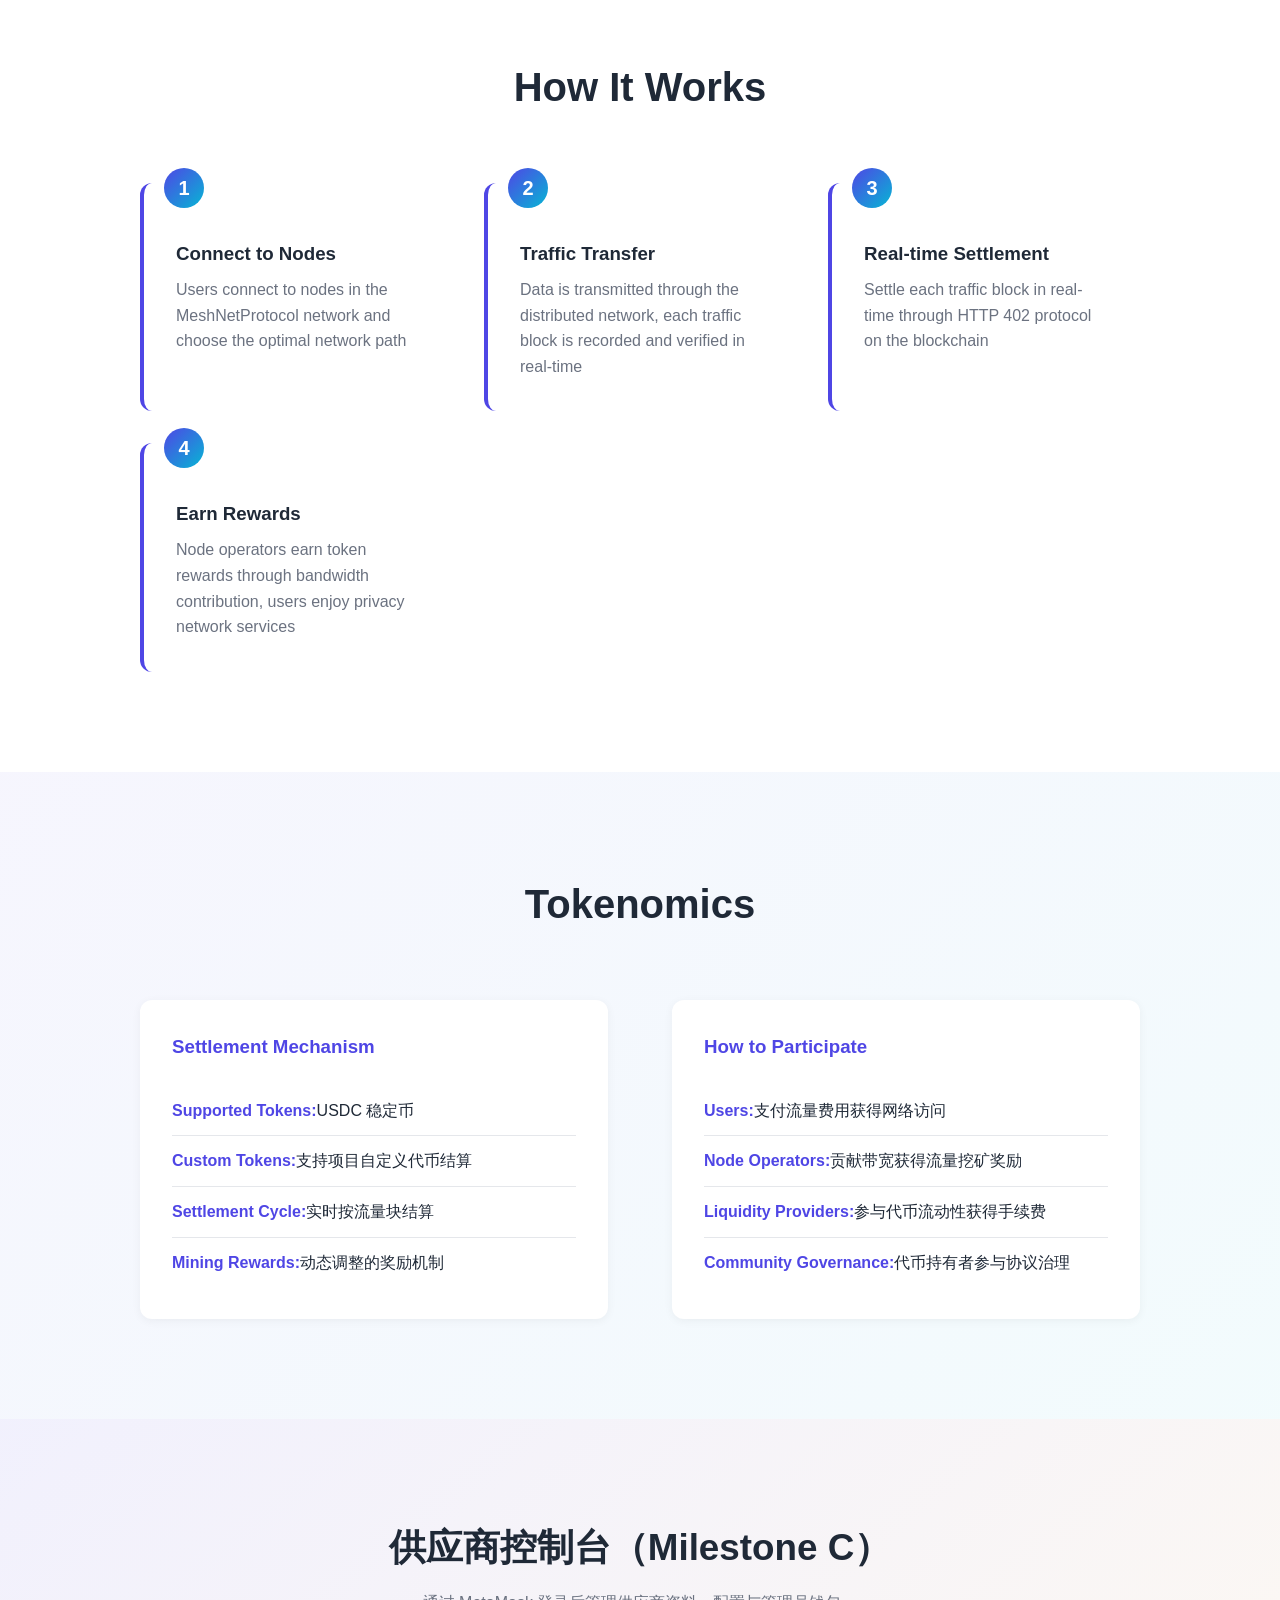
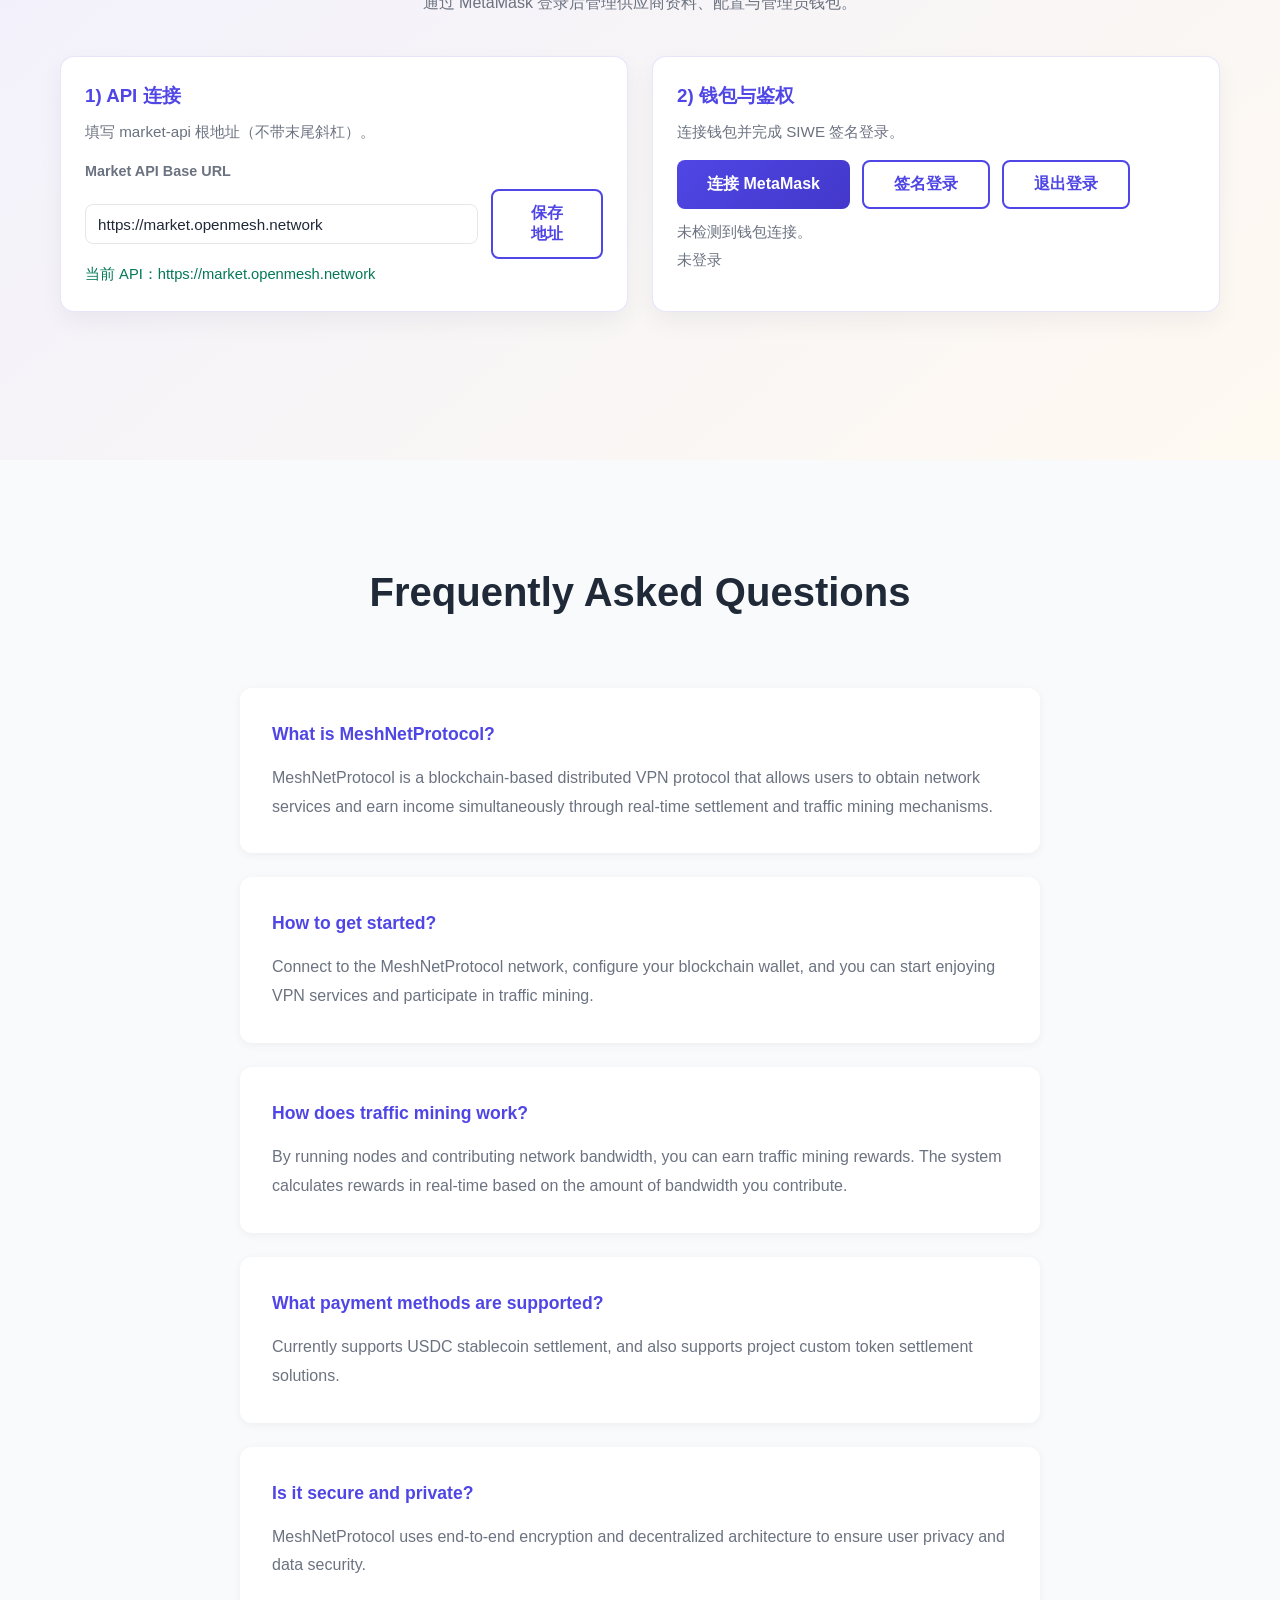
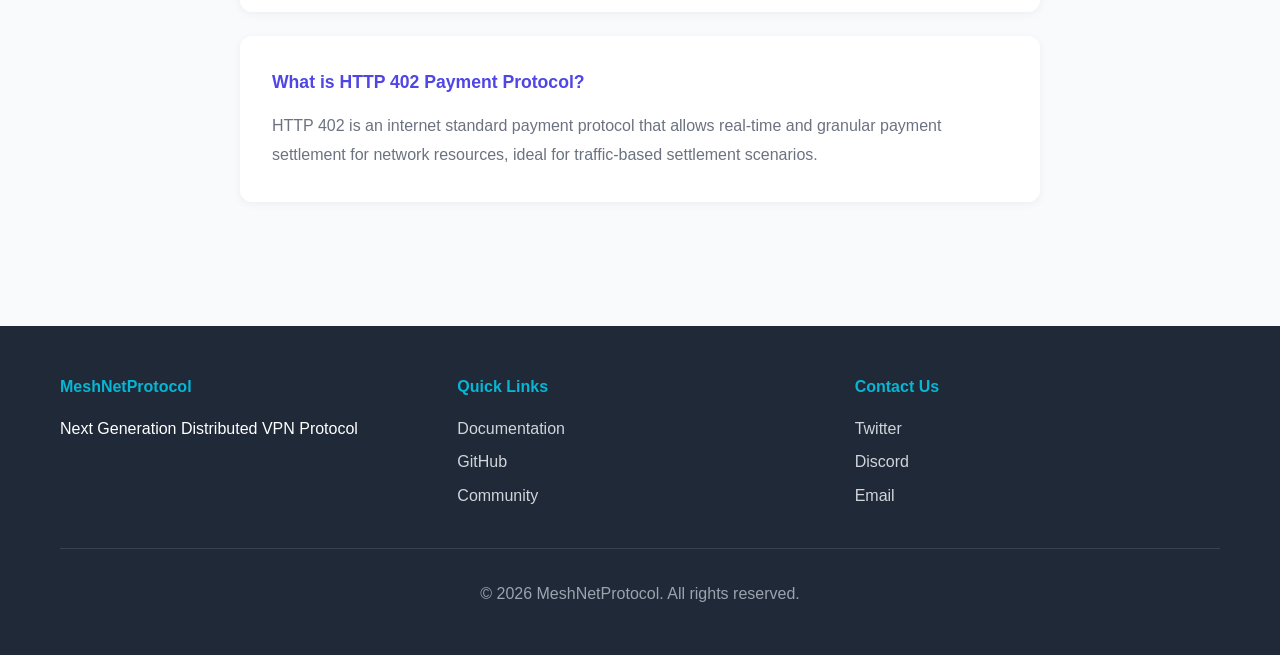
==== commit c1c830f4: "feat: Integrate market API and MetaMask, overhauling client-side scripting, UI, and documentation." ====
--- a/index.html
+++ b/index.html
@@ -22,6 +22,7 @@
                 <li><a href="#features" data-i18n="nav.features">特性</a></li>
                 <li><a href="#how-it-works" data-i18n="nav.howItWorks">工作原理</a></li>
                 <li><a href="#tokenomics" data-i18n="nav.tokenomics">代币经济</a></li>
+                <li><a href="#vendor-console">供应商控制台</a></li>
                 <li><a href="#faq" data-i18n="nav.faq">常见问题</a></li>
             </ul>
         </div>
@@ -179,6 +180,113 @@
         </div>
     </section>
 
+    <section id="vendor-console" class="vendor-console">
+        <div class="container">
+            <div class="vendor-header">
+                <h2>供应商控制台（Milestone C）</h2>
+                <p>通过 MetaMask 登录后管理供应商资料、配置与管理员钱包。</p>
+            </div>
+
+            <div class="vendor-grid">
+                <article class="vendor-card">
+                    <h3>1) API 连接</h3>
+                    <p class="vendor-help">填写 market-api 根地址（不带末尾斜杠）。</p>
+                    <label class="vendor-label" for="api-base-url">Market API Base URL</label>
+                    <div class="vendor-inline">
+                        <input id="api-base-url" class="vendor-input" type="text" placeholder="http://127.0.0.1:8787">
+                        <button id="save-api-base-btn" class="btn btn-secondary" type="button">保存地址</button>
+                    </div>
+                    <p id="api-base-status" class="vendor-text muted">尚未连接</p>
+                </article>
+
+                <article class="vendor-card">
+                    <h3>2) 钱包与鉴权</h3>
+                    <p class="vendor-help">连接钱包并完成 SIWE 签名登录。</p>
+                    <div class="vendor-actions">
+                        <button id="connect-wallet-btn" class="btn btn-primary" type="button">连接 MetaMask</button>
+                        <button id="sign-in-btn" class="btn btn-secondary" type="button">签名登录</button>
+                        <button id="logout-btn" class="btn btn-secondary" type="button">退出登录</button>
+                    </div>
+                    <p id="wallet-status" class="vendor-text muted">钱包未连接</p>
+                    <p id="auth-status" class="vendor-text muted">未登录</p>
+                </article>
+            </div>
+
+            <article id="supplier-create-card" class="vendor-card">
+                <h3>3) 创建供应商</h3>
+                <p class="vendor-help">仅钱包首次绑定时可创建，成功后该钱包成为 owner。</p>
+                <div class="vendor-form-grid">
+                    <div>
+                        <label class="vendor-label" for="create-supplier-name">供应商名称</label>
+                        <input id="create-supplier-name" class="vendor-input" type="text" placeholder="My Supplier">
+                    </div>
+                    <div>
+                        <label class="vendor-label" for="create-supplier-description">简介</label>
+                        <input id="create-supplier-description" class="vendor-input" type="text" placeholder="供应商简介">
+                    </div>
+                </div>
+                <button id="create-supplier-btn" class="btn btn-primary" type="button">创建供应商</button>
+                <p id="create-supplier-status" class="vendor-text muted"></p>
+            </article>
+
+            <article id="supplier-manage-card" class="vendor-card hidden">
+                <h3>4) 供应商管理</h3>
+                <p id="supplier-summary" class="vendor-text muted">尚未加载供应商信息</p>
+                <div class="vendor-form-grid">
+                    <div>
+                        <label class="vendor-label" for="supplier-name">供应商名称</label>
+                        <input id="supplier-name" class="vendor-input" type="text" placeholder="供应商名称">
+                    </div>
+                    <div>
+                        <label class="vendor-label" for="supplier-status">状态</label>
+                        <select id="supplier-status" class="vendor-input">
+                            <option value="active">active</option>
+                            <option value="disabled">disabled</option>
+                        </select>
+                    </div>
+                </div>
+                <label class="vendor-label" for="supplier-description">供应商简介</label>
+                <textarea id="supplier-description" class="vendor-textarea" rows="3" placeholder="简介"></textarea>
+                <div class="vendor-actions">
+                    <button id="refresh-supplier-btn" class="btn btn-secondary" type="button">刷新供应商信息</button>
+                    <button id="save-supplier-profile-btn" class="btn btn-primary" type="button">保存资料</button>
+                </div>
+                <p id="supplier-profile-status" class="vendor-text muted"></p>
+            </article>
+
+            <article id="supplier-config-card" class="vendor-card hidden">
+                <h3>5) 配置管理</h3>
+                <p class="vendor-help">仅支持 JSON 对象，示例：{"webhook_url":"https://example.com/hook"}</p>
+                <textarea id="supplier-config-json" class="vendor-textarea code" rows="10" spellcheck="false"
+                    placeholder="{\n  &quot;webhook_url&quot;: &quot;https://example.com/hook&quot;\n}"></textarea>
+                <div class="vendor-actions">
+                    <button id="refresh-config-btn" class="btn btn-secondary" type="button">刷新配置</button>
+                    <button id="save-config-btn" class="btn btn-primary" type="button">保存配置</button>
+                </div>
+                <p id="supplier-config-status" class="vendor-text muted"></p>
+            </article>
+
+            <article id="supplier-manager-card" class="vendor-card hidden">
+                <h3>6) Manager 管理（Owner）</h3>
+                <p class="vendor-help">owner 可增加或移除 manager 钱包。</p>
+                <div class="vendor-form-grid">
+                    <div>
+                        <label class="vendor-label" for="manager-wallet-input">Manager 钱包地址</label>
+                        <input id="manager-wallet-input" class="vendor-input" type="text"
+                            placeholder="0x1234...">
+                    </div>
+                    <div>
+                        <label class="vendor-label" for="manager-role-input">角色</label>
+                        <input id="manager-role-input" class="vendor-input" type="text" value="manager">
+                    </div>
+                </div>
+                <button id="add-manager-btn" class="btn btn-primary" type="button">添加 Manager</button>
+                <p id="supplier-manager-status" class="vendor-text muted"></p>
+                <div id="manager-list" class="manager-list"></div>
+            </article>
+        </div>
+    </section>
+
     <!-- 常见问题 -->
     <section id="faq" class="faq">
         <div class="container">
@@ -244,7 +352,8 @@
         </div>
     </footer>
 
+    <script src="i18n.js"></script>
     <script src="script.js"></script>
 </body>
 
-</html>+</html>
--- a/styles.css
+++ b/styles.css
@@ -581,6 +581,166 @@
     line-height: 1.8;
 }
 
+/* 供应商控制台 */
+.vendor-console {
+    padding: 100px 20px;
+    background: linear-gradient(140deg, rgba(79, 70, 229, 0.08), rgba(245, 158, 11, 0.06));
+}
+
+.vendor-header {
+    text-align: center;
+    margin-bottom: 2.5rem;
+}
+
+.vendor-header h2 {
+    font-size: 2.3rem;
+    margin-bottom: 0.75rem;
+}
+
+.vendor-header p {
+    color: var(--text-light);
+    max-width: 740px;
+    margin: 0 auto;
+}
+
+.vendor-grid {
+    display: grid;
+    grid-template-columns: 1fr 1fr;
+    gap: 1.5rem;
+    margin-bottom: 1.5rem;
+}
+
+.vendor-card {
+    background: #ffffff;
+    border-radius: 14px;
+    border: 1px solid rgba(79, 70, 229, 0.14);
+    box-shadow: 0 10px 25px rgba(17, 24, 39, 0.05);
+    padding: 1.5rem;
+    margin-bottom: 1.5rem;
+}
+
+.vendor-card h3 {
+    margin-bottom: 0.6rem;
+    color: var(--primary-color);
+}
+
+.vendor-help {
+    color: var(--text-light);
+    margin-bottom: 1rem;
+    font-size: 0.95rem;
+}
+
+.vendor-label {
+    display: block;
+    margin-bottom: 0.35rem;
+    font-size: 0.9rem;
+    color: var(--text-light);
+    font-weight: 600;
+}
+
+.vendor-form-grid {
+    display: grid;
+    grid-template-columns: repeat(2, minmax(0, 1fr));
+    gap: 1rem;
+    margin-bottom: 1rem;
+}
+
+.vendor-inline {
+    display: flex;
+    gap: 0.8rem;
+    align-items: center;
+}
+
+.vendor-actions {
+    display: flex;
+    gap: 0.75rem;
+    flex-wrap: wrap;
+    margin-bottom: 0.75rem;
+}
+
+.vendor-input,
+.vendor-textarea {
+    width: 100%;
+    border: 1px solid var(--border-color);
+    border-radius: 8px;
+    padding: 0.65rem 0.75rem;
+    font-size: 0.95rem;
+    color: var(--text-dark);
+    background: #fff;
+}
+
+.vendor-input:focus,
+.vendor-textarea:focus {
+    outline: none;
+    border-color: var(--primary-color);
+    box-shadow: 0 0 0 3px rgba(79, 70, 229, 0.12);
+}
+
+.vendor-textarea.code {
+    font-family: 'Monaco', 'Consolas', monospace;
+    font-size: 0.88rem;
+    line-height: 1.45;
+}
+
+.vendor-text {
+    margin-top: 0.25rem;
+    font-size: 0.92rem;
+}
+
+.vendor-text.muted {
+    color: var(--text-light);
+}
+
+.vendor-text.success {
+    color: #047857;
+}
+
+.vendor-text.error {
+    color: #b91c1c;
+}
+
+.manager-list {
+    margin-top: 0.75rem;
+    display: grid;
+    gap: 0.7rem;
+}
+
+.manager-item {
+    border: 1px solid var(--border-color);
+    border-radius: 10px;
+    padding: 0.75rem;
+    display: flex;
+    justify-content: space-between;
+    align-items: center;
+    gap: 0.75rem;
+    background: #fcfcff;
+}
+
+.manager-meta {
+    font-size: 0.9rem;
+    color: var(--text-light);
+}
+
+.manager-wallet {
+    font-family: 'Monaco', 'Consolas', monospace;
+    color: var(--text-dark);
+}
+
+.btn.btn-danger {
+    background: #ef4444;
+    color: #fff;
+    border: none;
+}
+
+.btn.btn-danger:hover {
+    background: #dc2626;
+    transform: translateY(-1px);
+}
+
+.hidden {
+    display: none !important;
+}
+
 /* 页脚 */
 .footer {
     background: var(--text-dark);
@@ -653,6 +813,19 @@
         grid-template-columns: 1fr;
     }
 
+    .vendor-grid {
+        grid-template-columns: 1fr;
+    }
+
+    .vendor-form-grid {
+        grid-template-columns: 1fr;
+    }
+
+    .vendor-inline {
+        flex-direction: column;
+        align-items: stretch;
+    }
+
     .cta-buttons {
         flex-direction: column;
     }
@@ -671,7 +844,8 @@
     .features h2,
     .how-it-works h2,
     .tokenomics h2,
-    .faq h2 {
+    .faq h2,
+    .vendor-header h2 {
         font-size: 1.75rem;
     }
 }
@@ -679,4 +853,4 @@
 .btn-success {
     background: #10b981 !important;
     border-color: #10b981 !important;
-}+}
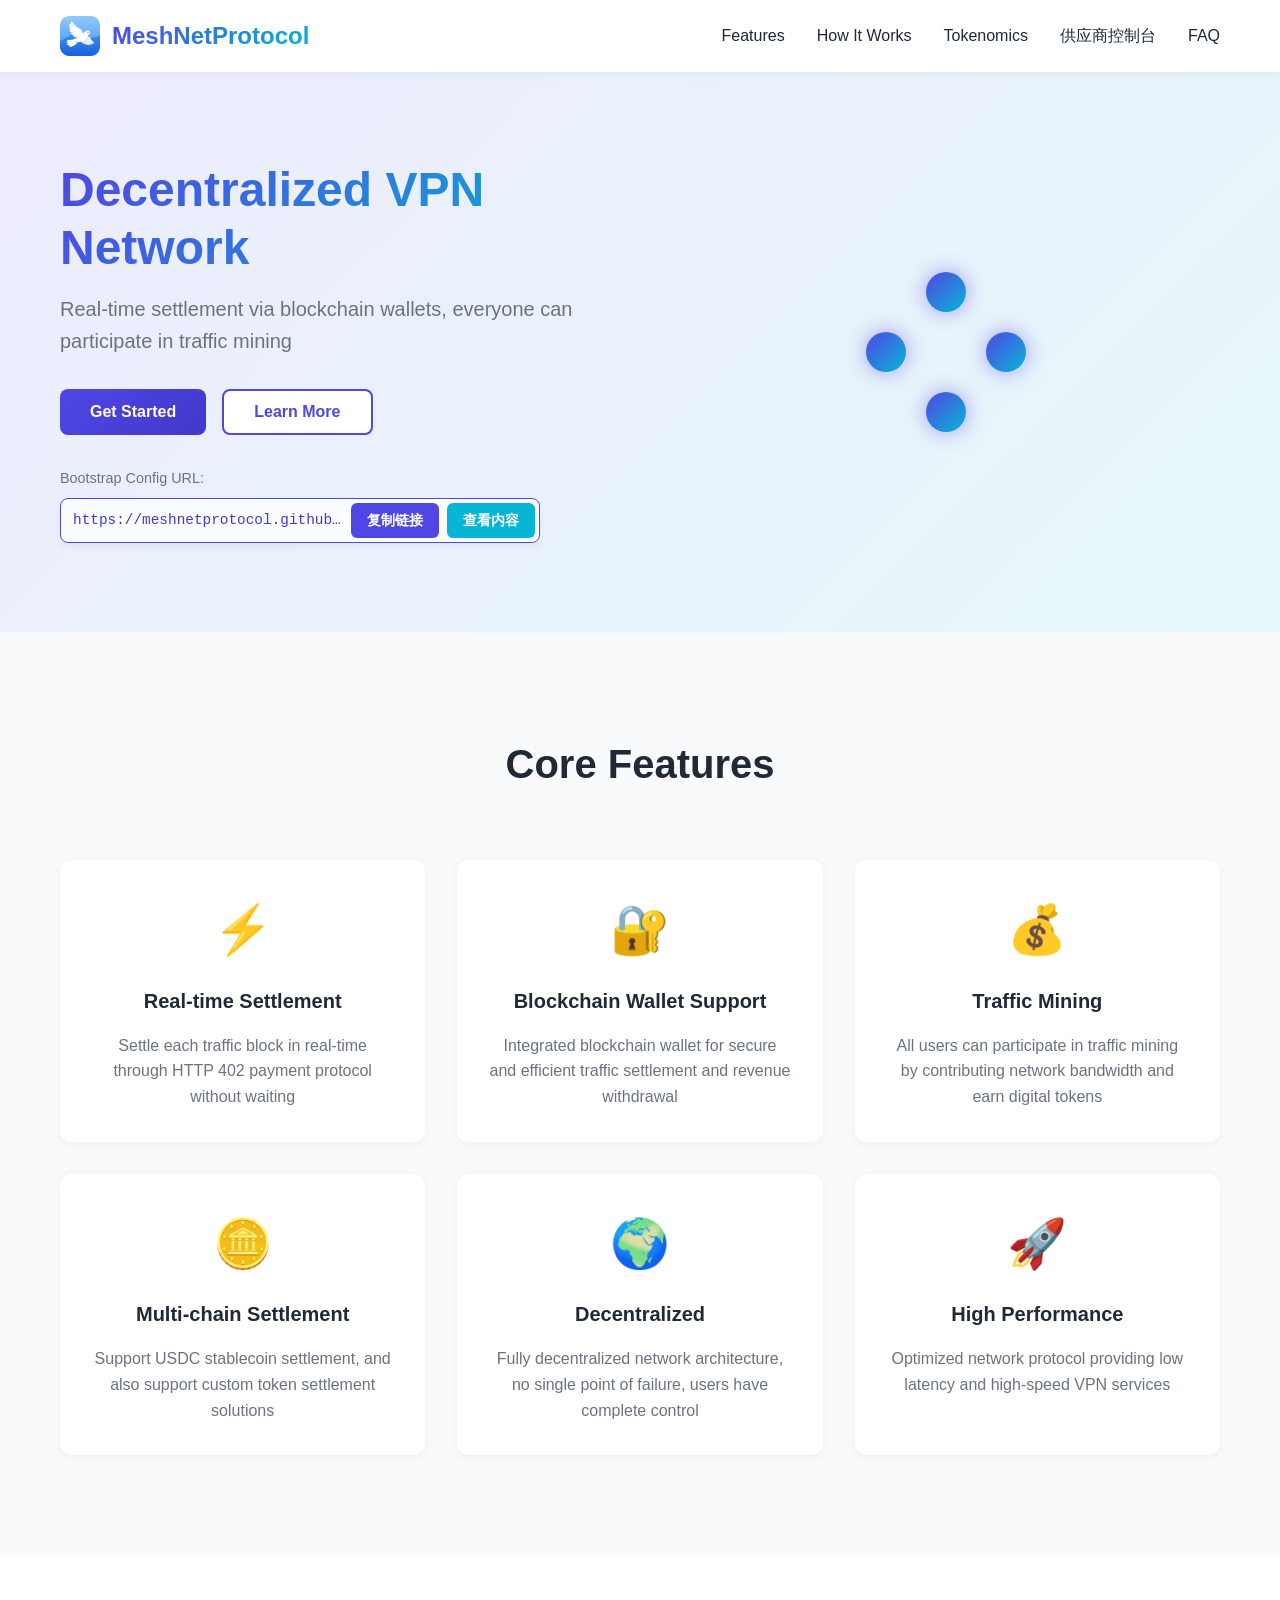
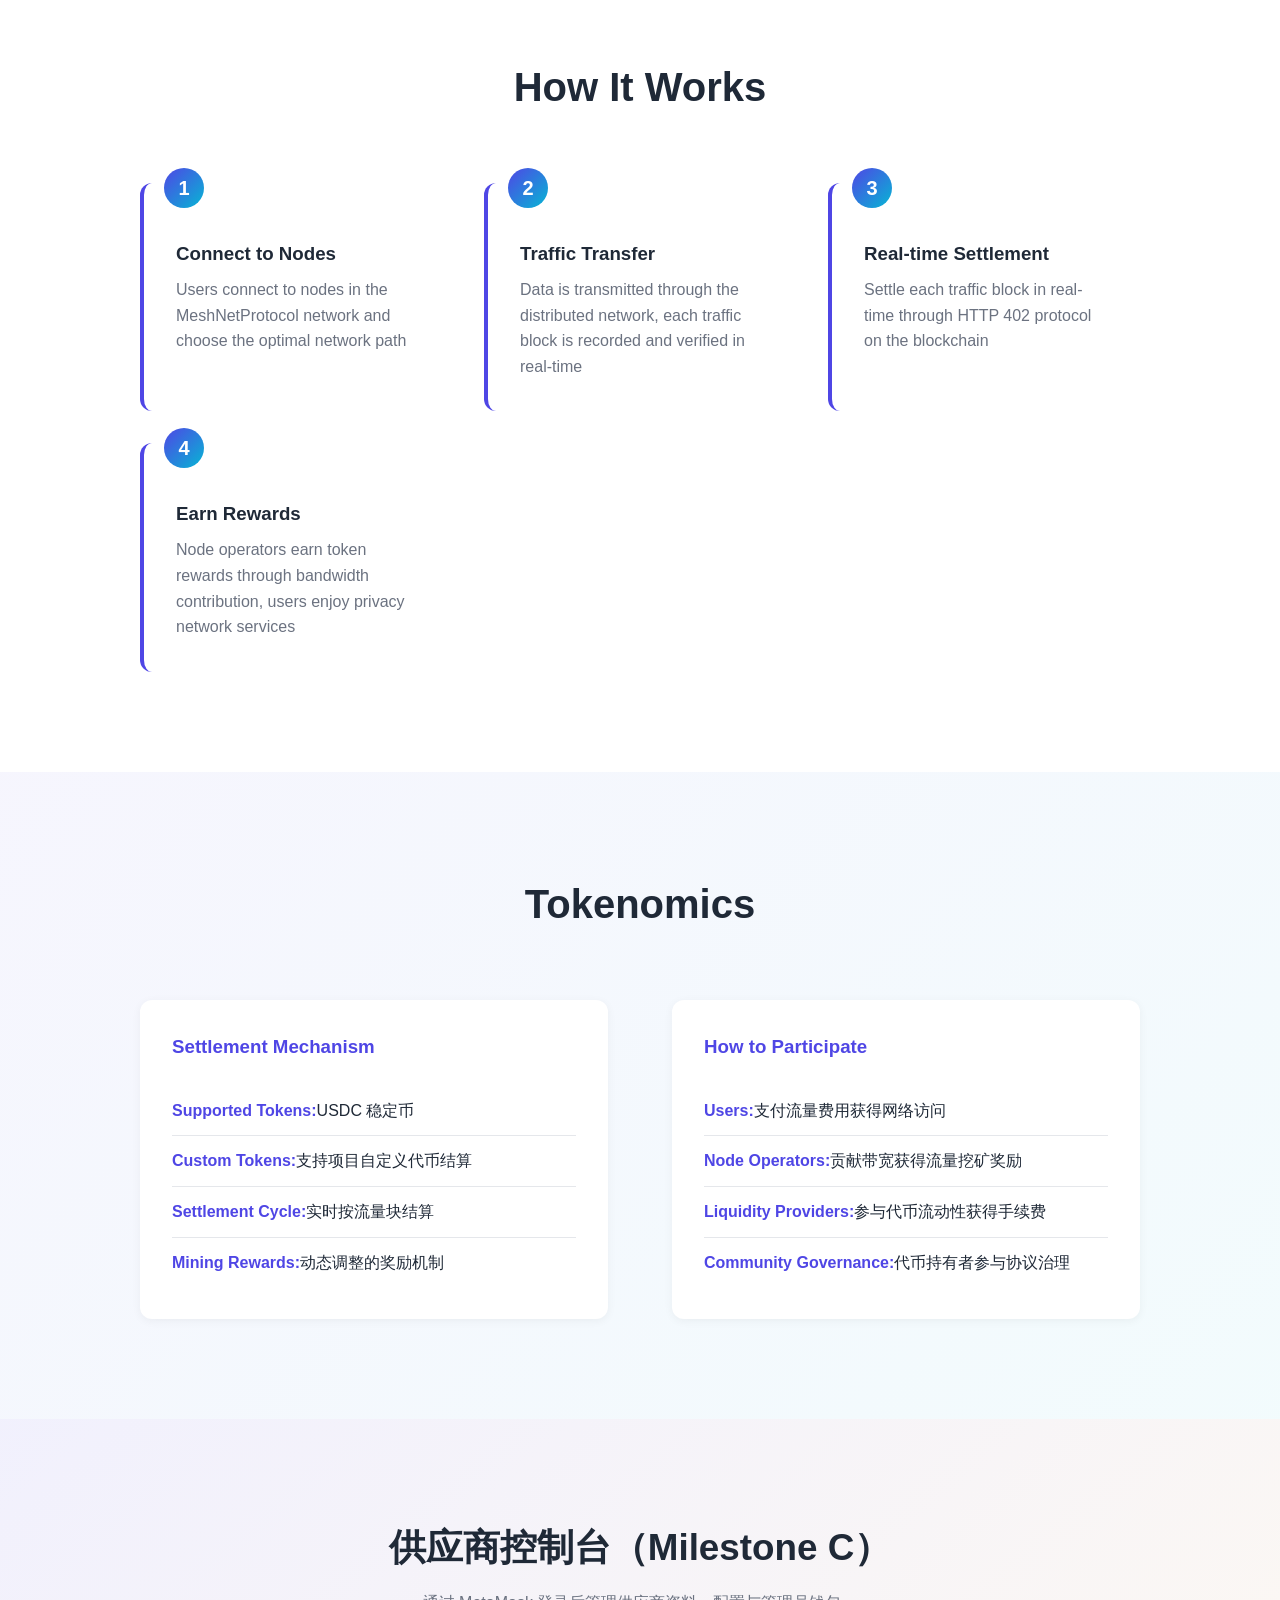
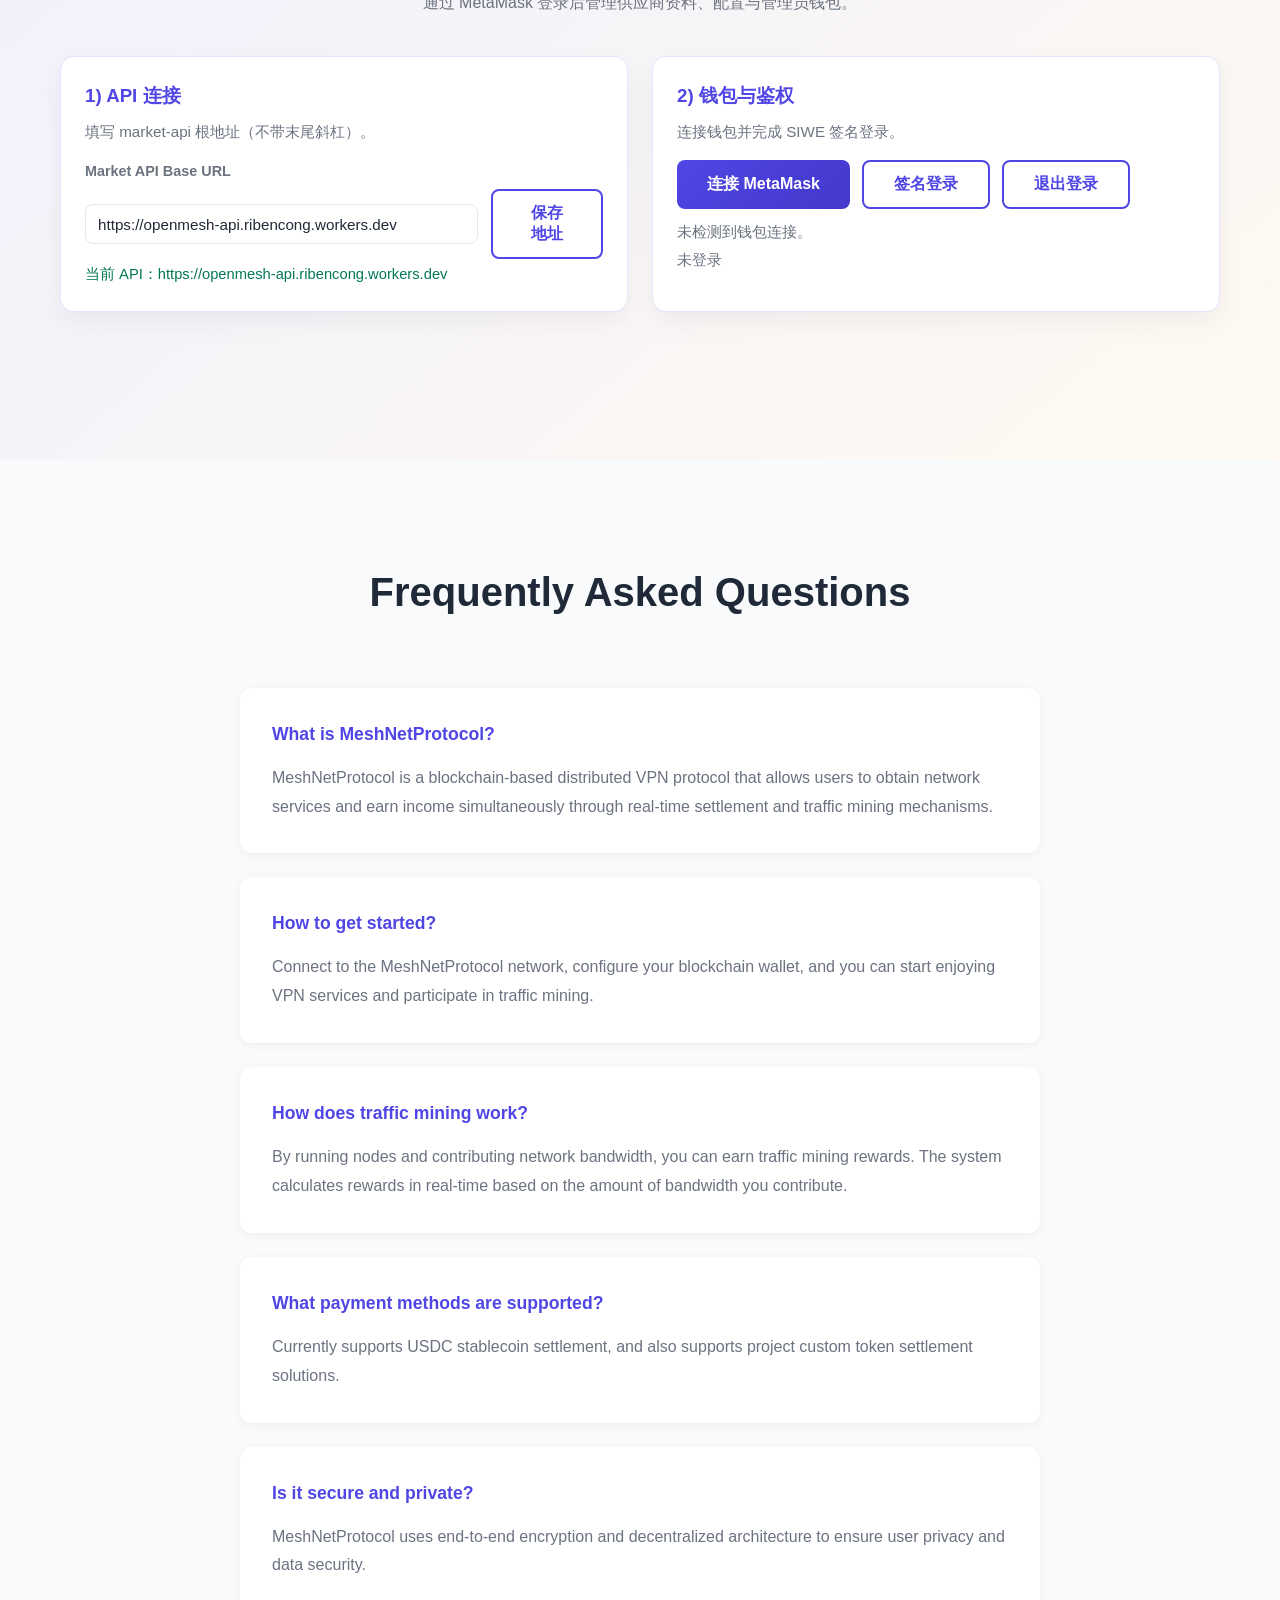
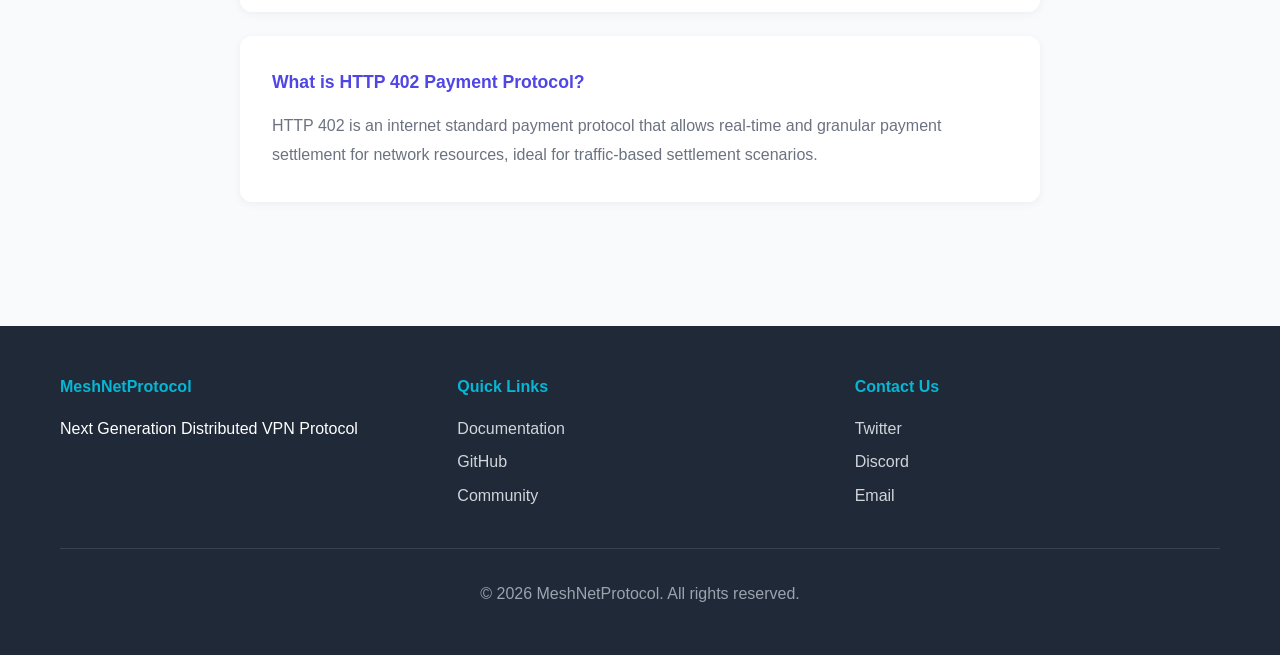
==== commit 0504c85b: "feat: Implement automatic migration from legacy API base URLs to the new production endpoint." ====
--- a/index.html
+++ b/index.html
@@ -193,7 +193,7 @@
                     <p class="vendor-help">填写 market-api 根地址（不带末尾斜杠）。</p>
                     <label class="vendor-label" for="api-base-url">Market API Base URL</label>
                     <div class="vendor-inline">
-                        <input id="api-base-url" class="vendor-input" type="text" placeholder="http://127.0.0.1:8787">
+                        <input id="api-base-url" class="vendor-input" type="text" placeholder="https://openmesh-api.ribencong.workers.dev">
                         <button id="save-api-base-btn" class="btn btn-secondary" type="button">保存地址</button>
                     </div>
                     <p id="api-base-status" class="vendor-text muted">尚未连接</p>
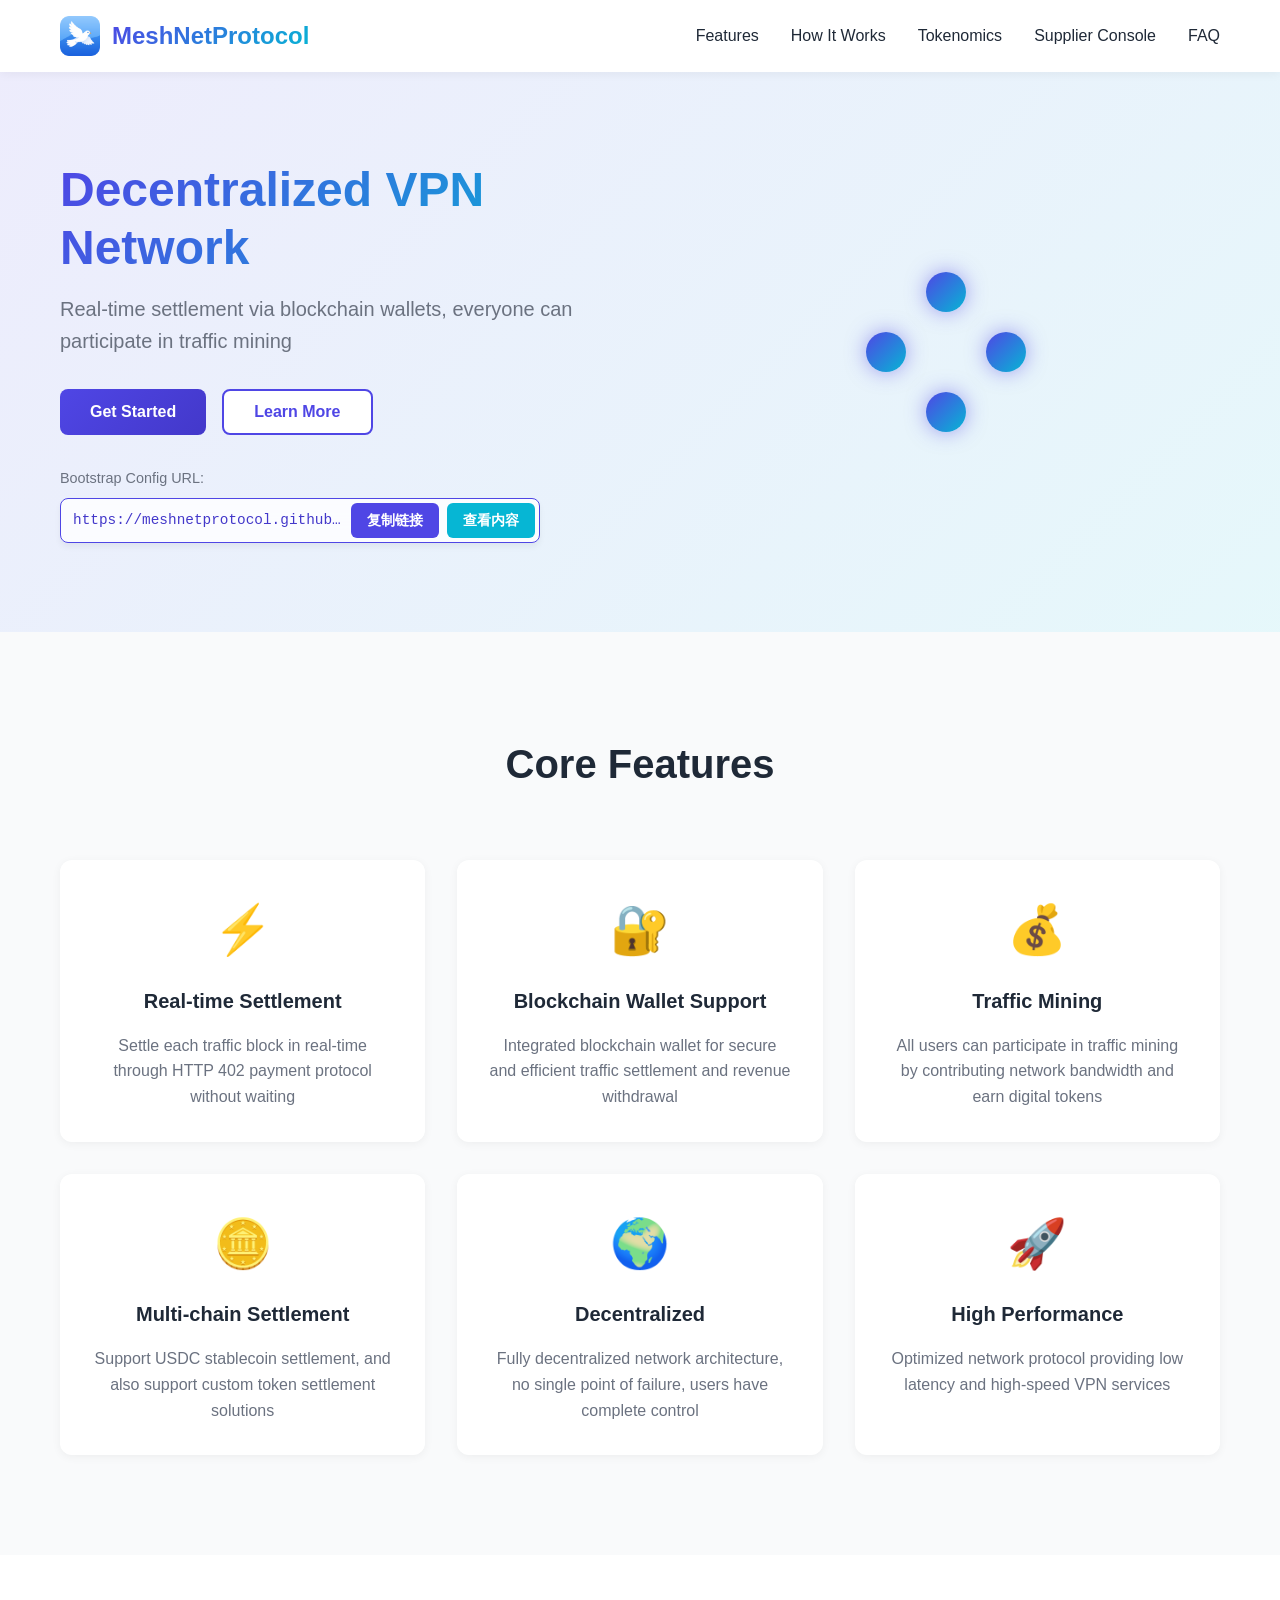
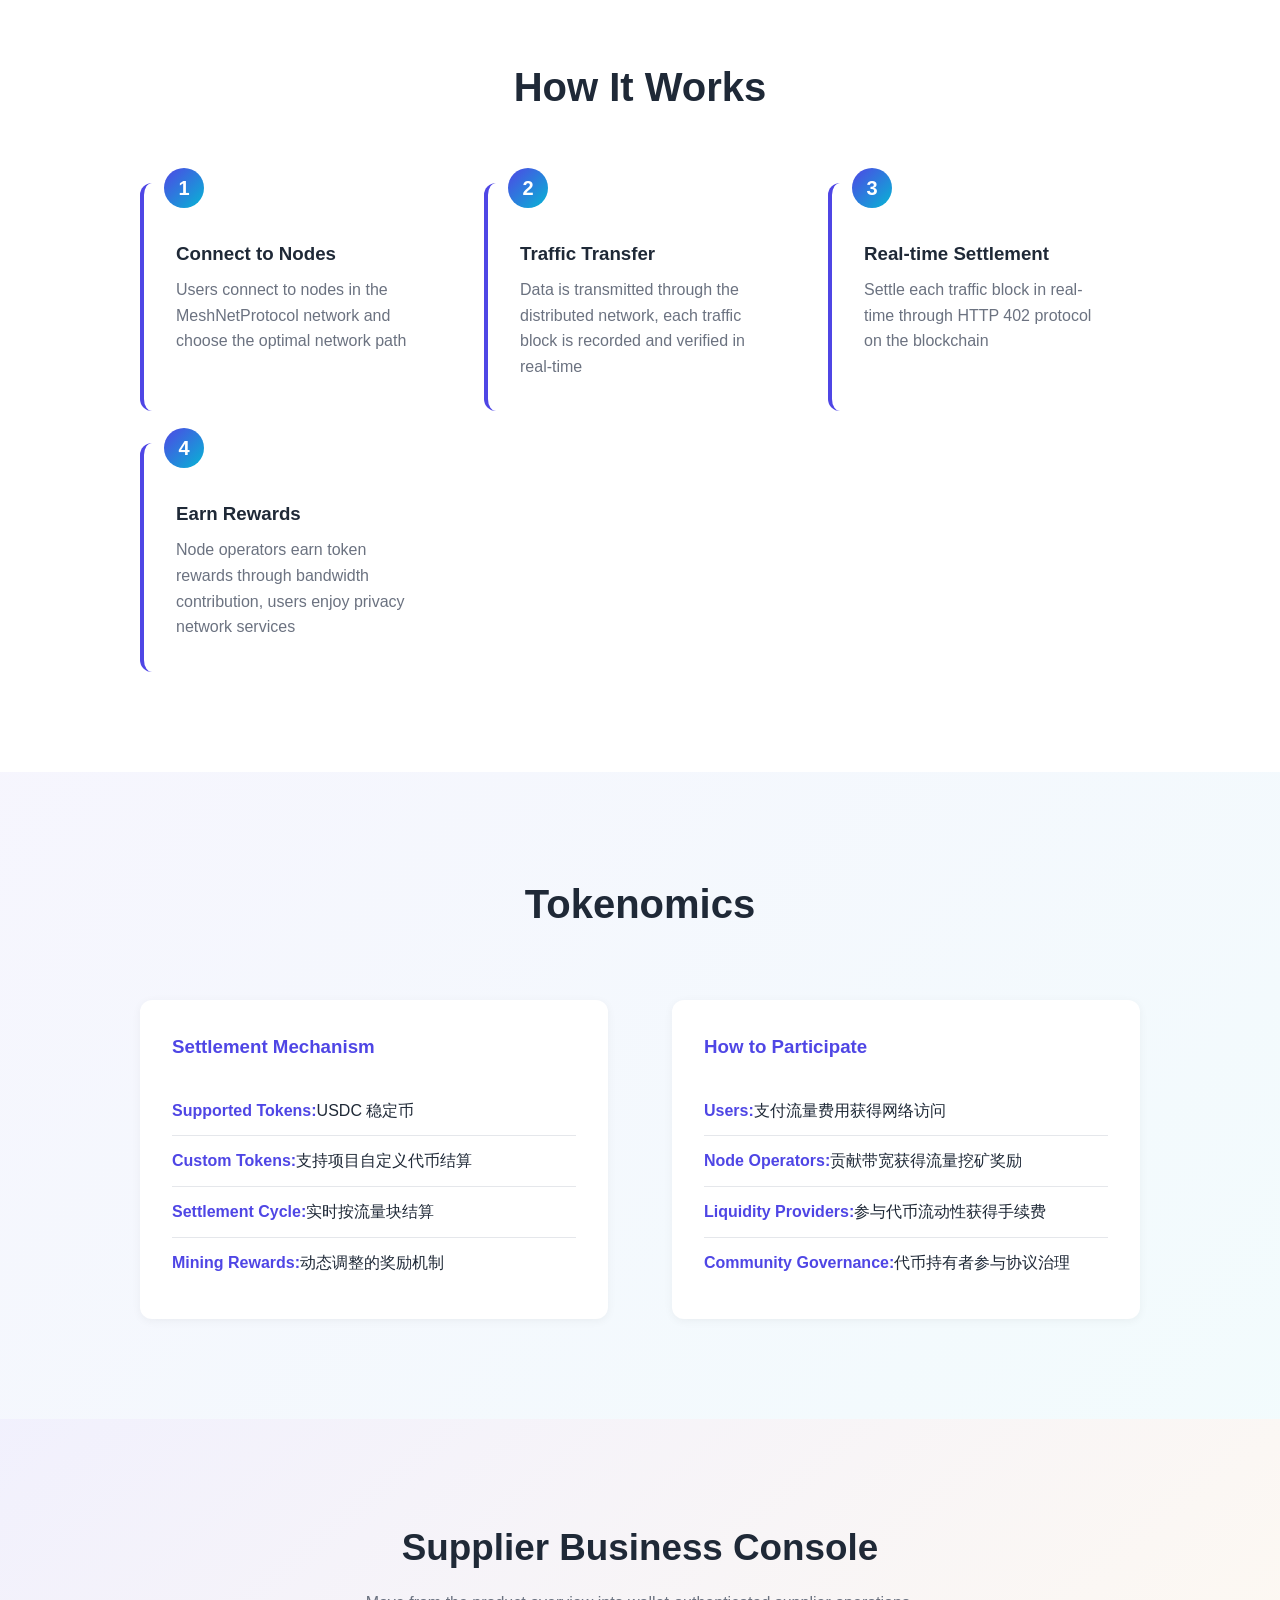
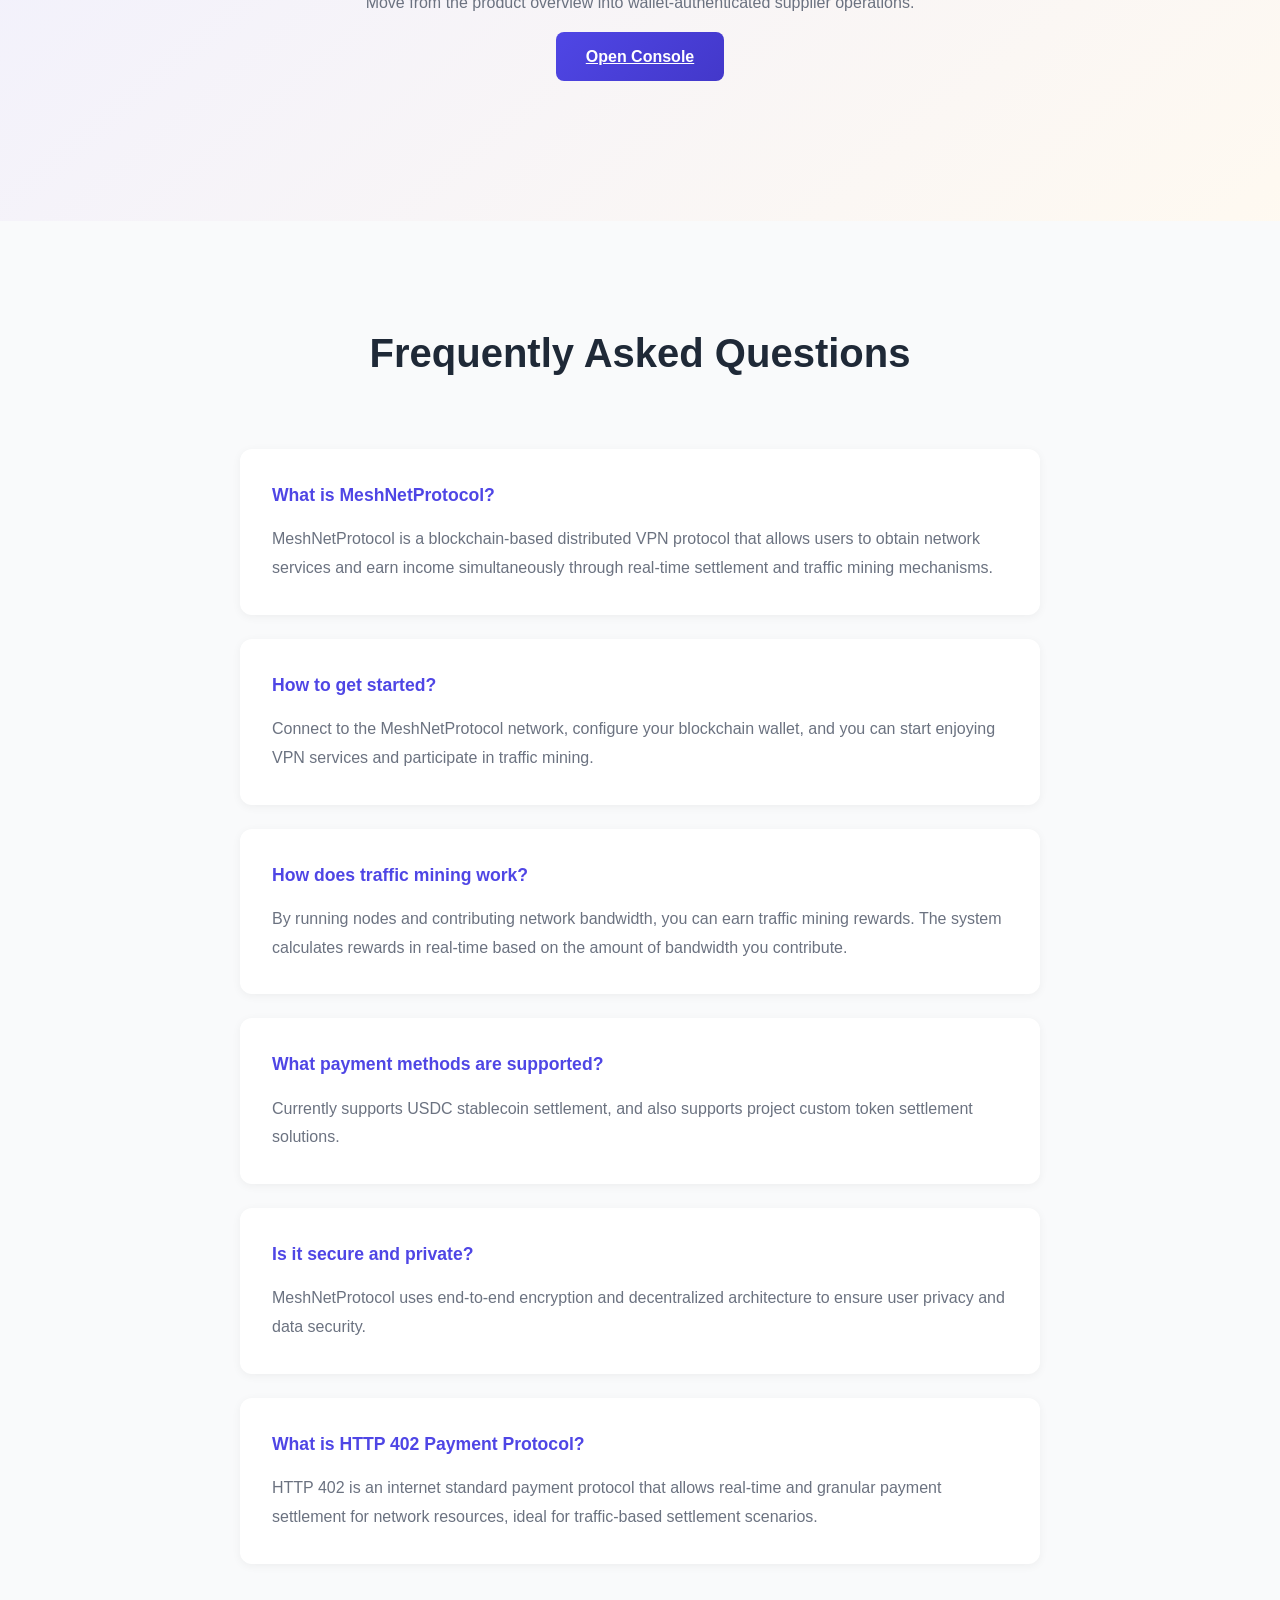
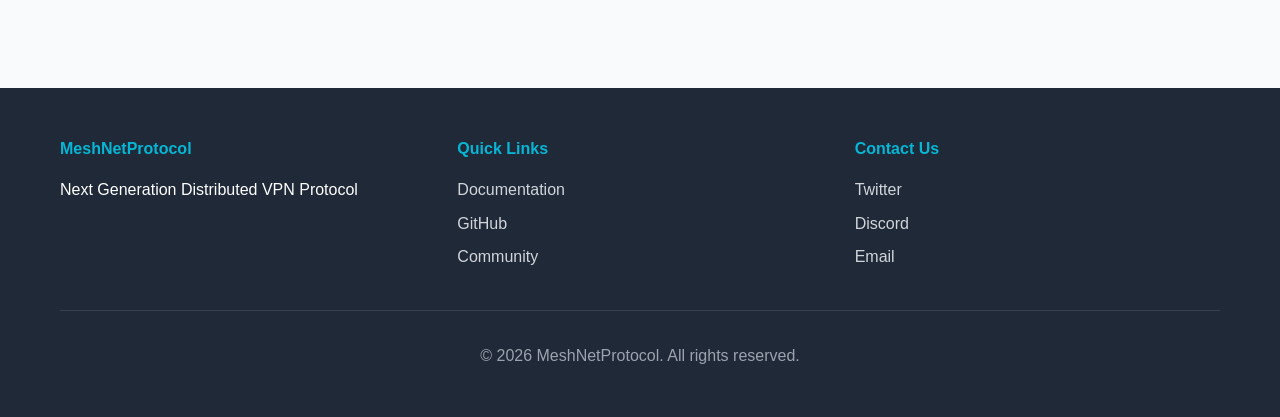
==== commit 32bcb0cd: "feat: Add a dedicated vendor console page with API, authentication, and comprehensive supplier manag" ====
--- a/index.html
+++ b/index.html
@@ -22,7 +22,7 @@
                 <li><a href="#features" data-i18n="nav.features">特性</a></li>
                 <li><a href="#how-it-works" data-i18n="nav.howItWorks">工作原理</a></li>
                 <li><a href="#tokenomics" data-i18n="nav.tokenomics">代币经济</a></li>
-                <li><a href="#vendor-console">供应商控制台</a></li>
+                <li><a href="vendor-console.html" data-i18n="nav.supplierConsole">供应商控制台</a></li>
                 <li><a href="#faq" data-i18n="nav.faq">常见问题</a></li>
             </ul>
         </div>
@@ -180,110 +180,15 @@
         </div>
     </section>
 
-    <section id="vendor-console" class="vendor-console">
+    <section id="business-entry" class="vendor-console">
         <div class="container">
             <div class="vendor-header">
-                <h2>供应商控制台（Milestone C）</h2>
-                <p>通过 MetaMask 登录后管理供应商资料、配置与管理员钱包。</p>
-            </div>
-
-            <div class="vendor-grid">
-                <article class="vendor-card">
-                    <h3>1) API 连接</h3>
-                    <p class="vendor-help">填写 market-api 根地址（不带末尾斜杠）。</p>
-                    <label class="vendor-label" for="api-base-url">Market API Base URL</label>
-                    <div class="vendor-inline">
-                        <input id="api-base-url" class="vendor-input" type="text" placeholder="https://openmesh-api.ribencong.workers.dev">
-                        <button id="save-api-base-btn" class="btn btn-secondary" type="button">保存地址</button>
-                    </div>
-                    <p id="api-base-status" class="vendor-text muted">尚未连接</p>
-                </article>
-
-                <article class="vendor-card">
-                    <h3>2) 钱包与鉴权</h3>
-                    <p class="vendor-help">连接钱包并完成 SIWE 签名登录。</p>
-                    <div class="vendor-actions">
-                        <button id="connect-wallet-btn" class="btn btn-primary" type="button">连接 MetaMask</button>
-                        <button id="sign-in-btn" class="btn btn-secondary" type="button">签名登录</button>
-                        <button id="logout-btn" class="btn btn-secondary" type="button">退出登录</button>
-                    </div>
-                    <p id="wallet-status" class="vendor-text muted">钱包未连接</p>
-                    <p id="auth-status" class="vendor-text muted">未登录</p>
-                </article>
-            </div>
-
-            <article id="supplier-create-card" class="vendor-card">
-                <h3>3) 创建供应商</h3>
-                <p class="vendor-help">仅钱包首次绑定时可创建，成功后该钱包成为 owner。</p>
-                <div class="vendor-form-grid">
-                    <div>
-                        <label class="vendor-label" for="create-supplier-name">供应商名称</label>
-                        <input id="create-supplier-name" class="vendor-input" type="text" placeholder="My Supplier">
-                    </div>
-                    <div>
-                        <label class="vendor-label" for="create-supplier-description">简介</label>
-                        <input id="create-supplier-description" class="vendor-input" type="text" placeholder="供应商简介">
-                    </div>
-                </div>
-                <button id="create-supplier-btn" class="btn btn-primary" type="button">创建供应商</button>
-                <p id="create-supplier-status" class="vendor-text muted"></p>
-            </article>
-
-            <article id="supplier-manage-card" class="vendor-card hidden">
-                <h3>4) 供应商管理</h3>
-                <p id="supplier-summary" class="vendor-text muted">尚未加载供应商信息</p>
-                <div class="vendor-form-grid">
-                    <div>
-                        <label class="vendor-label" for="supplier-name">供应商名称</label>
-                        <input id="supplier-name" class="vendor-input" type="text" placeholder="供应商名称">
-                    </div>
-                    <div>
-                        <label class="vendor-label" for="supplier-status">状态</label>
-                        <select id="supplier-status" class="vendor-input">
-                            <option value="active">active</option>
-                            <option value="disabled">disabled</option>
-                        </select>
-                    </div>
-                </div>
-                <label class="vendor-label" for="supplier-description">供应商简介</label>
-                <textarea id="supplier-description" class="vendor-textarea" rows="3" placeholder="简介"></textarea>
-                <div class="vendor-actions">
-                    <button id="refresh-supplier-btn" class="btn btn-secondary" type="button">刷新供应商信息</button>
-                    <button id="save-supplier-profile-btn" class="btn btn-primary" type="button">保存资料</button>
-                </div>
-                <p id="supplier-profile-status" class="vendor-text muted"></p>
-            </article>
-
-            <article id="supplier-config-card" class="vendor-card hidden">
-                <h3>5) 配置管理</h3>
-                <p class="vendor-help">仅支持 JSON 对象，示例：{"webhook_url":"https://example.com/hook"}</p>
-                <textarea id="supplier-config-json" class="vendor-textarea code" rows="10" spellcheck="false"
-                    placeholder="{\n  &quot;webhook_url&quot;: &quot;https://example.com/hook&quot;\n}"></textarea>
-                <div class="vendor-actions">
-                    <button id="refresh-config-btn" class="btn btn-secondary" type="button">刷新配置</button>
-                    <button id="save-config-btn" class="btn btn-primary" type="button">保存配置</button>
-                </div>
-                <p id="supplier-config-status" class="vendor-text muted"></p>
-            </article>
-
-            <article id="supplier-manager-card" class="vendor-card hidden">
-                <h3>6) Manager 管理（Owner）</h3>
-                <p class="vendor-help">owner 可增加或移除 manager 钱包。</p>
-                <div class="vendor-form-grid">
-                    <div>
-                        <label class="vendor-label" for="manager-wallet-input">Manager 钱包地址</label>
-                        <input id="manager-wallet-input" class="vendor-input" type="text"
-                            placeholder="0x1234...">
-                    </div>
-                    <div>
-                        <label class="vendor-label" for="manager-role-input">角色</label>
-                        <input id="manager-role-input" class="vendor-input" type="text" value="manager">
-                    </div>
-                </div>
-                <button id="add-manager-btn" class="btn btn-primary" type="button">添加 Manager</button>
-                <p id="supplier-manager-status" class="vendor-text muted"></p>
-                <div id="manager-list" class="manager-list"></div>
-            </article>
+                <h2 data-i18n="businessEntry.title">供应商业务控制台</h2>
+                <p data-i18n="businessEntry.subtitle">从宣传页进入钱包鉴权后的供应商业务管理界面。</p>
+                <div class="vendor-actions" style="justify-content: center; margin-top: 1rem;">
+                    <a href="vendor-console.html" class="btn btn-primary" data-i18n="businessEntry.button">进入控制台</a>
+                </div>
+            </div>
         </div>
     </section>
 
@@ -353,6 +258,7 @@
     </footer>
 
     <script src="i18n.js"></script>
+    <script src="site-interactions.js"></script>
     <script src="script.js"></script>
 </body>
 
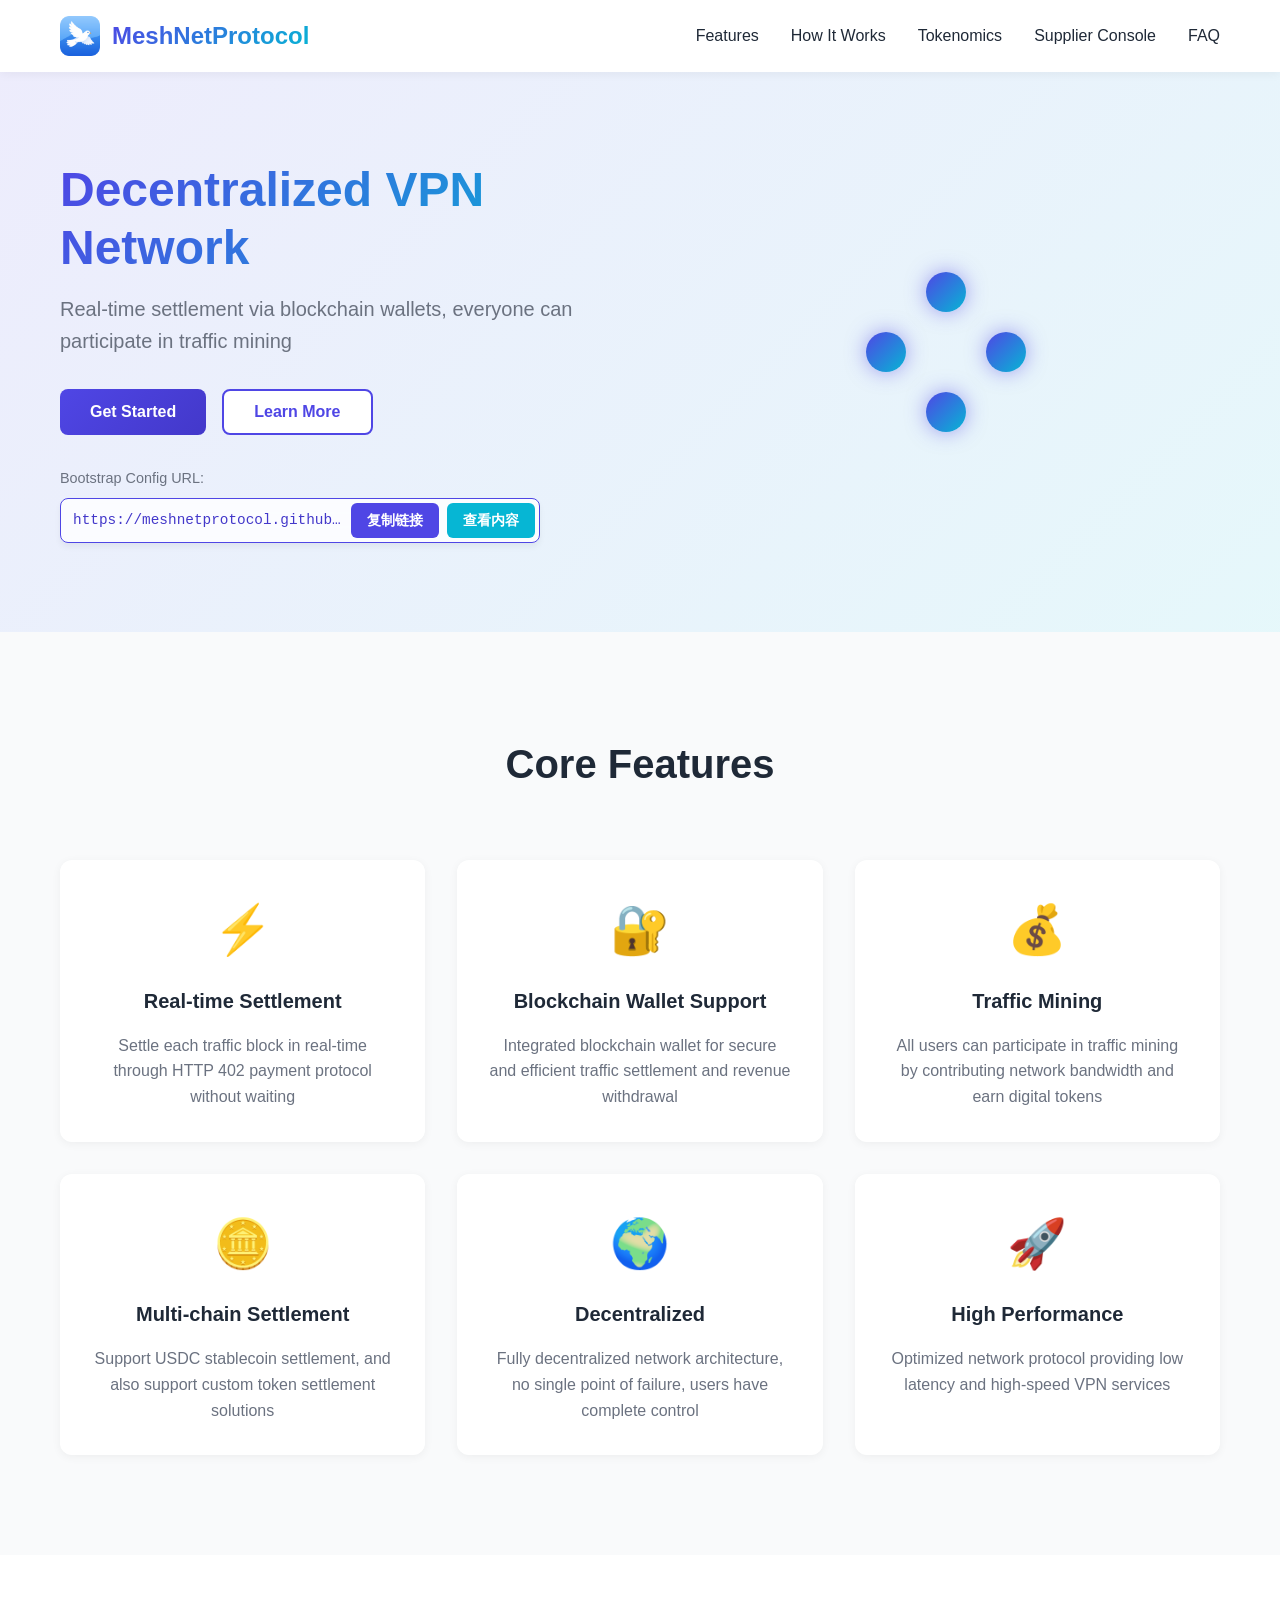
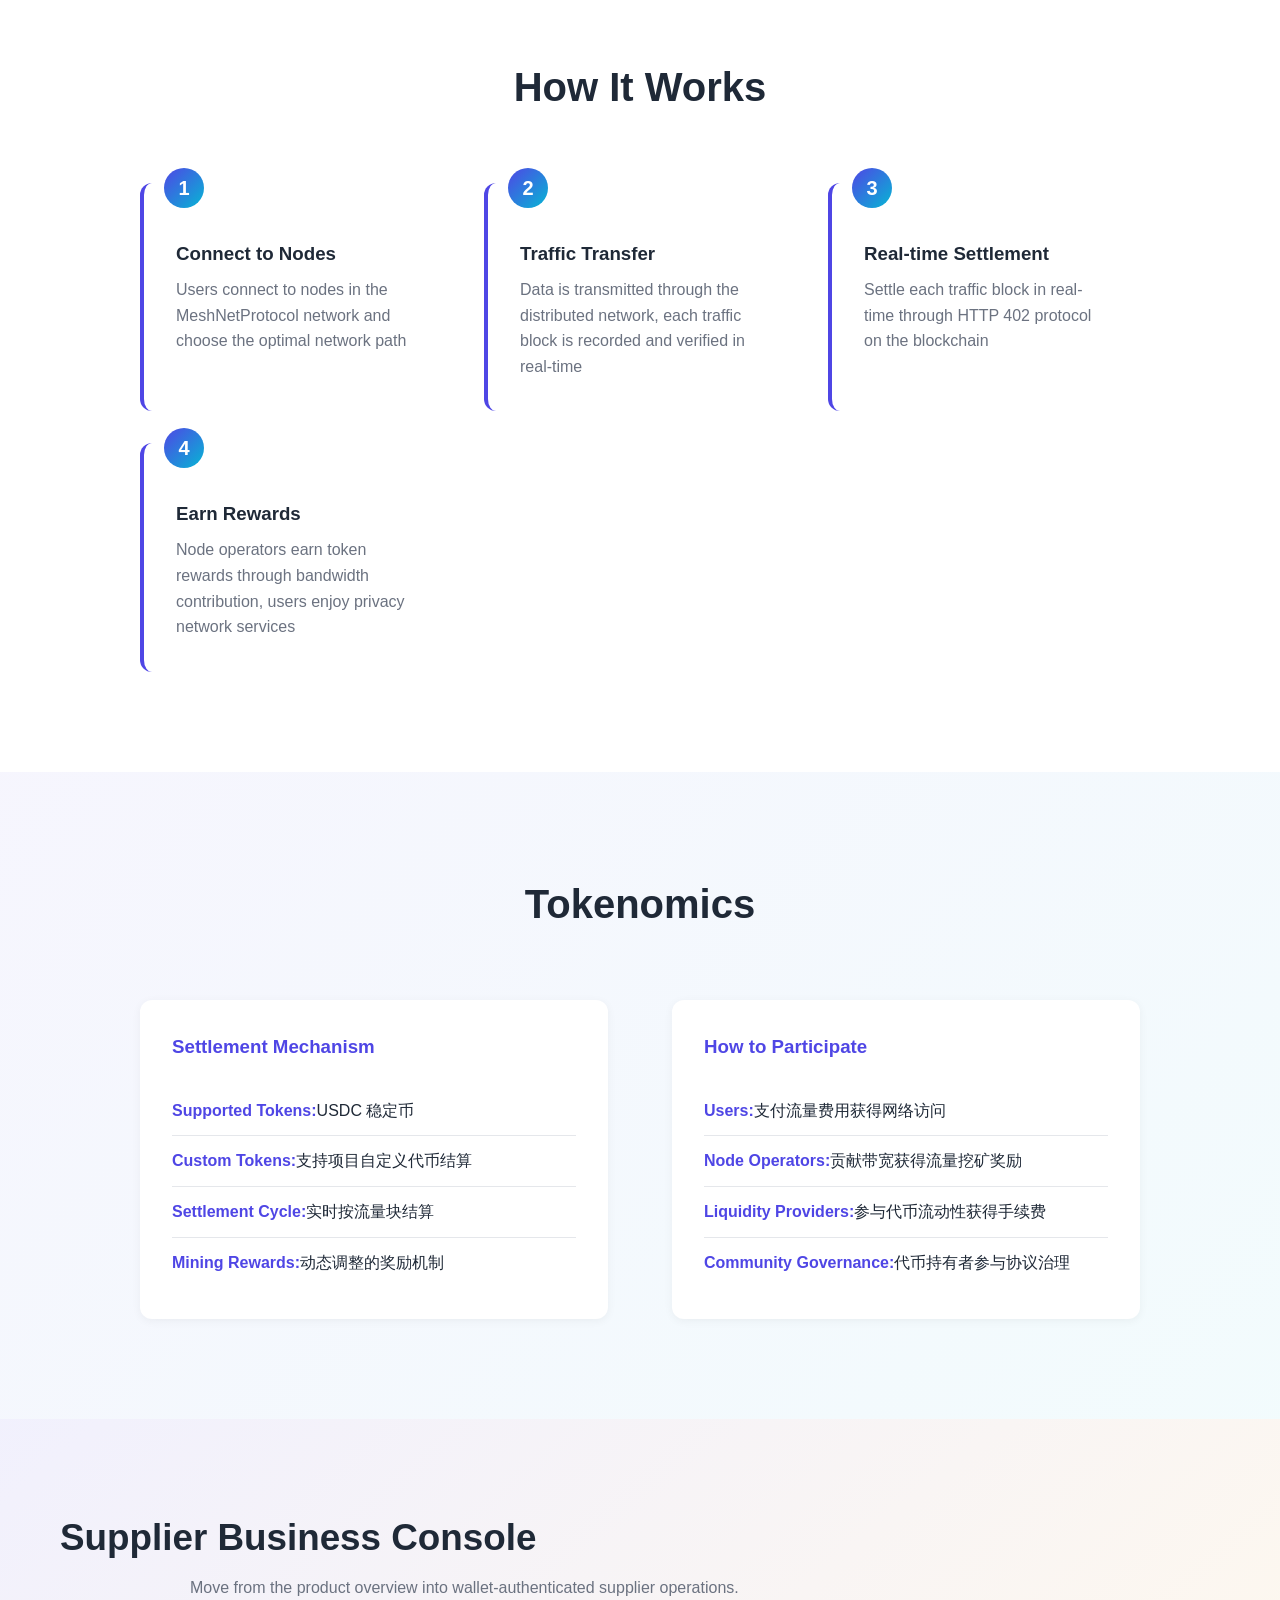
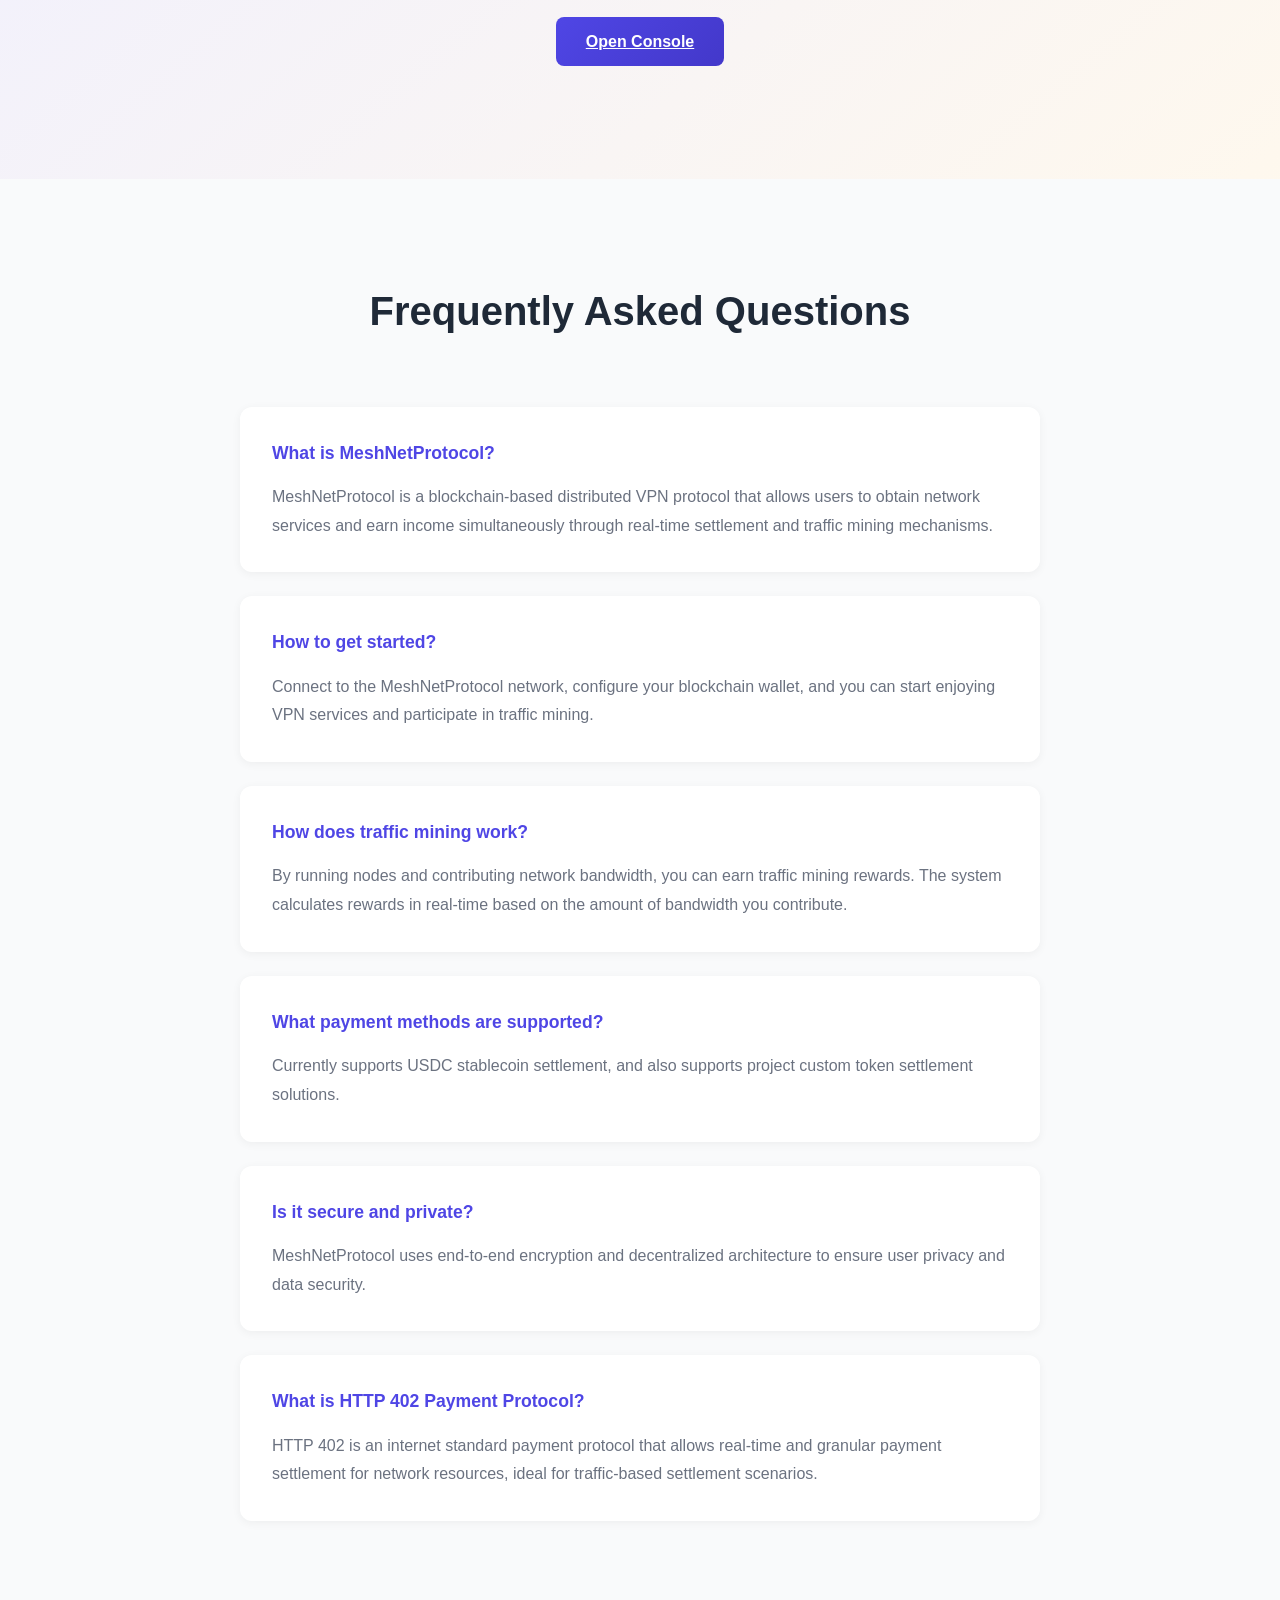
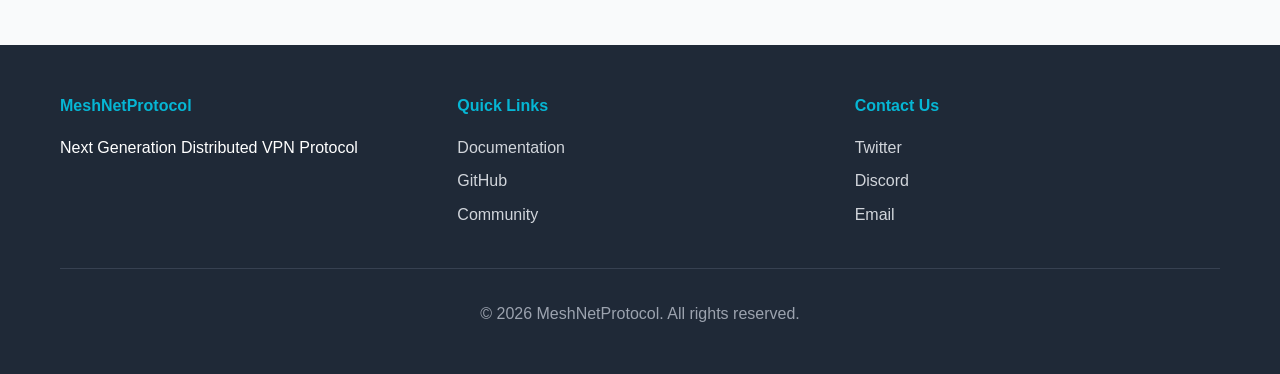
==== commit 189355d9: "url changed" ====
--- a/index.html
+++ b/index.html
@@ -43,7 +43,7 @@
                 <div class="seed-url-container">
                     <div class="seed-label">Bootstrap Config URL:</div>
                     <div class="seed-box">
-                        <code class="seed-url-text">https://meshnetprotocol.github.io/seeds.json</code>
+                        <code class="seed-url-text">https://meshnetprotocol.github.io/bootstrapjson</code>
                         <div class="seed-actions">
                             <button class="btn-copy copy-seed-btn" title="复制链接">
                                 <span class="btn-text">复制链接</span>
--- a/styles.css
+++ b/styles.css
@@ -624,6 +624,25 @@
     color: var(--primary-color);
 }
 
+.vendor-mode-section {
+    display: grid;
+    grid-template-columns: 1fr 1fr;
+    gap: 1.5rem;
+    margin-bottom: 1.5rem;
+}
+
+.mode-card {
+    margin-bottom: 0;
+}
+
+.mode-private {
+    border-left: 4px solid #0f766e;
+}
+
+.mode-commercial {
+    border-left: 4px solid #1d4ed8;
+}
+
 .vendor-help {
     color: var(--text-light);
     margin-bottom: 1rem;
@@ -699,6 +718,59 @@
     color: #b91c1c;
 }
 
+.vendor-text.network-ok {
+    color: #047857;
+}
+
+.vendor-text.network-warn {
+    color: #b45309;
+}
+
+.vendor-observability-header {
+    display: flex;
+    justify-content: space-between;
+    gap: 1rem;
+    align-items: center;
+    flex-wrap: wrap;
+}
+
+.vendor-log-list {
+    display: grid;
+    gap: 0.6rem;
+    margin-top: 0.75rem;
+}
+
+.vendor-log-item {
+    border: 1px solid var(--border-color);
+    border-radius: 10px;
+    padding: 0.65rem 0.75rem;
+    background: #fcfcff;
+}
+
+.vendor-log-meta {
+    font-size: 0.82rem;
+    color: var(--text-light);
+}
+
+.vendor-log-message {
+    font-size: 0.92rem;
+    color: var(--text-dark);
+    margin-top: 0.15rem;
+    word-break: break-word;
+}
+
+.vendor-log-item.success {
+    border-left: 3px solid #10b981;
+}
+
+.vendor-log-item.error {
+    border-left: 3px solid #ef4444;
+}
+
+.vendor-log-item.pending {
+    border-left: 3px solid #f59e0b;
+}
+
 .manager-list {
     margin-top: 0.75rem;
     display: grid;
@@ -814,6 +886,10 @@
     }
 
     .vendor-grid {
+        grid-template-columns: 1fr;
+    }
+
+    .vendor-mode-section {
         grid-template-columns: 1fr;
     }
 
@@ -854,3 +930,1172 @@
     background: #10b981 !important;
     border-color: #10b981 !important;
 }
+
+/* Vendor Console v2 */
+.vendor-console {
+    padding: 90px 20px;
+    background: linear-gradient(140deg, rgba(79, 70, 229, 0.08), rgba(245, 158, 11, 0.07));
+}
+
+.vendor-console .container {
+    position: relative;
+}
+
+.vendor-console .vendor-card {
+    background: #ffffff;
+    border-radius: 14px;
+    border: 1px solid rgba(79, 70, 229, 0.14);
+    box-shadow: 0 10px 25px rgba(17, 24, 39, 0.06);
+    padding: 1.35rem;
+    margin-bottom: 1.2rem;
+}
+
+.vendor-header {
+    text-align: left;
+    margin-bottom: 1.4rem;
+}
+
+.vendor-header h2 {
+    margin-bottom: 0.45rem;
+}
+
+.vendor-header p {
+    max-width: 900px;
+}
+
+.vendor-card-header {
+    display: flex;
+    justify-content: space-between;
+    align-items: center;
+    gap: 0.8rem;
+    margin-bottom: 0.7rem;
+    flex-wrap: wrap;
+}
+
+.vendor-card h3 {
+    color: var(--primary-color);
+    margin-bottom: 0.35rem;
+}
+
+.vendor-actions {
+    display: flex;
+    gap: 0.6rem;
+    flex-wrap: wrap;
+    margin-bottom: 0.35rem;
+}
+
+.vendor-actions.compact-actions {
+    margin-bottom: 0;
+}
+
+.vendor-form-grid {
+    display: grid;
+    grid-template-columns: repeat(2, minmax(0, 1fr));
+    gap: 1rem;
+    margin-bottom: 0.8rem;
+}
+
+.vendor-form-stack {
+    display: grid;
+    gap: 0.8rem;
+}
+
+.vendor-input,
+.vendor-textarea {
+    width: 100%;
+    border: 1px solid var(--border-color);
+    border-radius: 10px;
+    padding: 0.62rem 0.75rem;
+    font-size: 0.95rem;
+    color: var(--text-dark);
+    background: #fff;
+}
+
+.vendor-input:focus,
+.vendor-textarea:focus {
+    outline: none;
+    border-color: var(--primary-color);
+    box-shadow: 0 0 0 3px rgba(79, 70, 229, 0.12);
+}
+
+.vendor-label {
+    display: block;
+    margin-bottom: 0.35rem;
+    font-size: 0.87rem;
+    color: var(--text-light);
+    font-weight: 600;
+}
+
+.vendor-help,
+.vendor-text {
+    font-size: 0.92rem;
+}
+
+.vendor-text {
+    margin-top: 0.2rem;
+}
+
+.vendor-text.muted {
+    color: var(--text-light);
+}
+
+.vendor-text.success {
+    color: #047857;
+}
+
+.vendor-text.warning {
+    color: #b45309;
+}
+
+.vendor-text.error {
+    color: #b91c1c;
+}
+
+.vendor-text.pending {
+    color: #1d4ed8;
+}
+
+.mono {
+    font-family: "Monaco", "Consolas", monospace;
+}
+
+.network-readiness-box {
+    border: 1px dashed rgba(79, 70, 229, 0.35);
+    border-radius: 12px;
+    padding: 0.75rem;
+    background: rgba(249, 250, 255, 0.95);
+}
+
+.status-row {
+    display: flex;
+    align-items: center;
+    justify-content: space-between;
+    gap: 0.7rem;
+    margin-bottom: 0.45rem;
+}
+
+.status-row:last-child {
+    margin-bottom: 0.2rem;
+}
+
+.status-label {
+    color: var(--text-light);
+    font-size: 0.86rem;
+    font-weight: 600;
+}
+
+.status-badge {
+    display: inline-flex;
+    align-items: center;
+    padding: 0.22rem 0.55rem;
+    border-radius: 999px;
+    font-size: 0.8rem;
+    font-weight: 700;
+    border: 1px solid transparent;
+}
+
+.status-muted {
+    background: #f3f4f6;
+    color: #4b5563;
+    border-color: #e5e7eb;
+}
+
+.status-success {
+    background: #ecfdf5;
+    color: #047857;
+    border-color: #10b981;
+}
+
+.status-warning {
+    background: #fff7ed;
+    color: #b45309;
+    border-color: #f59e0b;
+}
+
+.status-error {
+    background: #fef2f2;
+    color: #b91c1c;
+    border-color: #ef4444;
+}
+
+.business-model-card .vendor-mode-section {
+    margin-bottom: 0.55rem;
+}
+
+.mode-panel {
+    border: 1px solid rgba(15, 23, 42, 0.1);
+    border-radius: 10px;
+    padding: 0.8rem;
+    background: #fdfdff;
+}
+
+.mode-panel h4 {
+    margin-bottom: 0.3rem;
+}
+
+.mode-private {
+    border-left: 4px solid #0f766e;
+}
+
+.mode-commercial {
+    border-left: 4px solid #1d4ed8;
+}
+
+.image-placeholder {
+    border: 1px dashed rgba(79, 70, 229, 0.32);
+    border-radius: 10px;
+    padding: 0.9rem;
+    color: var(--text-light);
+    background: rgba(249, 250, 255, 0.9);
+    font-size: 0.9rem;
+}
+
+.vendor-main-grid {
+    display: grid;
+    grid-template-columns: 1fr 1fr;
+    gap: 1rem;
+}
+
+.vendor-main-col {
+    min-width: 0;
+}
+
+.vendor-empty {
+    border: 1px dashed var(--border-color);
+    border-radius: 10px;
+    padding: 0.75rem;
+    color: var(--text-light);
+    margin-bottom: 0.75rem;
+    background: #fcfcff;
+}
+
+.supplier-list {
+    display: grid;
+    gap: 0.55rem;
+}
+
+.supplier-item {
+    display: grid;
+    gap: 0.32rem;
+    border: 1px solid var(--border-color);
+    border-radius: 10px;
+    padding: 0.7rem;
+    cursor: pointer;
+    background: #fcfcff;
+}
+
+.supplier-item:hover {
+    border-color: rgba(79, 70, 229, 0.4);
+}
+
+.supplier-item.active {
+    border-color: rgba(79, 70, 229, 0.85);
+    box-shadow: inset 0 0 0 1px rgba(79, 70, 229, 0.2);
+}
+
+.supplier-item-title {
+    font-weight: 700;
+    font-size: 0.95rem;
+}
+
+.supplier-item-meta {
+    font-size: 0.84rem;
+    color: var(--text-light);
+}
+
+.detail-grid {
+    display: grid;
+    gap: 0.62rem;
+    margin-bottom: 0.8rem;
+}
+
+.detail-item {
+    display: grid;
+    grid-template-columns: 140px 1fr auto;
+    gap: 0.6rem;
+    align-items: center;
+    padding: 0.45rem 0;
+    border-bottom: 1px dashed #eef2ff;
+}
+
+.detail-item:last-child {
+    border-bottom: none;
+}
+
+.detail-label {
+    color: var(--text-light);
+    font-size: 0.84rem;
+    font-weight: 700;
+}
+
+.detail-value {
+    word-break: break-all;
+    font-size: 0.9rem;
+}
+
+.stats-grid .span-2 {
+    grid-column: span 2;
+}
+
+.value-copy-row {
+    display: flex;
+    gap: 0.5rem;
+    align-items: center;
+}
+
+.btn-copy-mini {
+    padding: 0.36rem 0.58rem;
+    border-radius: 8px;
+    font-size: 0.78rem;
+    min-width: 56px;
+}
+
+.activity-timeline {
+    display: grid;
+    gap: 0.55rem;
+    max-height: 460px;
+    overflow: auto;
+    padding-right: 0.2rem;
+}
+
+.activity-item {
+    border: 1px solid var(--border-color);
+    border-radius: 10px;
+    padding: 0.55rem 0.65rem;
+    background: #fcfcff;
+}
+
+.activity-item.pending {
+    border-left: 3px solid #1d4ed8;
+}
+
+.activity-item.success {
+    border-left: 3px solid #10b981;
+}
+
+.activity-item.warning {
+    border-left: 3px solid #f59e0b;
+}
+
+.activity-item.error {
+    border-left: 3px solid #ef4444;
+}
+
+.activity-time {
+    font-size: 0.8rem;
+    color: var(--text-light);
+    margin-bottom: 0.1rem;
+}
+
+.activity-msg {
+    font-size: 0.9rem;
+    color: var(--text-dark);
+    word-break: break-word;
+}
+
+.console-lock-overlay {
+    border: 1px solid #f59e0b;
+    background: #fffbeb;
+    border-radius: 10px;
+    padding: 0.75rem;
+    margin-top: 0.4rem;
+    color: #92400e;
+}
+
+.btn.loading {
+    position: relative;
+    pointer-events: none;
+    opacity: 0.82;
+}
+
+.btn.loading::after {
+    content: "";
+    display: inline-block;
+    width: 12px;
+    height: 12px;
+    margin-left: 8px;
+    border-radius: 50%;
+    border: 2px solid rgba(255, 255, 255, 0.65);
+    border-top-color: rgba(255, 255, 255, 0);
+    animation: spin-btn 0.8s linear infinite;
+    vertical-align: -2px;
+}
+
+@keyframes spin-btn {
+    to {
+        transform: rotate(360deg);
+    }
+}
+
+@media (max-width: 980px) {
+    .vendor-main-grid {
+        grid-template-columns: 1fr;
+    }
+
+    .detail-item {
+        grid-template-columns: 1fr;
+        gap: 0.35rem;
+    }
+
+    .stats-grid .span-2 {
+        grid-column: span 1;
+    }
+}
+
+@media (max-width: 768px) {
+    .vendor-console {
+        padding: 74px 14px;
+    }
+
+    .vendor-console .vendor-card {
+        padding: 1rem;
+    }
+
+    .vendor-form-grid {
+        grid-template-columns: 1fr;
+    }
+
+    .vendor-console .btn {
+        width: 100%;
+    }
+
+    .vendor-card-header,
+    .value-copy-row {
+        flex-direction: column;
+        align-items: stretch;
+    }
+}
+
+/* Vendor Console v3 - Productized Workspace */
+.vendor-console-v3 {
+    padding: 84px 20px;
+    background:
+        radial-gradient(circle at 4% 8%, rgba(79, 70, 229, 0.14), transparent 38%),
+        radial-gradient(circle at 88% 18%, rgba(6, 182, 212, 0.14), transparent 30%),
+        linear-gradient(165deg, #f8fafc 0%, #eef2ff 50%, #f8fafc 100%);
+}
+
+.vendor-console-v3 .container {
+    max-width: 1280px;
+}
+
+.console-hero {
+    display: flex;
+    justify-content: space-between;
+    align-items: flex-start;
+    gap: 1rem;
+    margin-bottom: 1rem;
+}
+
+.console-hero h2 {
+    font-size: 2rem;
+    margin-bottom: 0.35rem;
+}
+
+.console-hero p {
+    color: var(--text-light);
+    max-width: 760px;
+}
+
+.console-priority-note {
+    max-width: 420px;
+    font-size: 0.88rem;
+    color: #475569;
+    background: rgba(255, 255, 255, 0.8);
+    border: 1px solid rgba(79, 70, 229, 0.15);
+    border-radius: 12px;
+    padding: 0.65rem 0.8rem;
+}
+
+.console-command-bar {
+    border: 1px solid rgba(79, 70, 229, 0.18);
+    box-shadow: 0 14px 34px rgba(15, 23, 42, 0.08);
+    background: rgba(255, 255, 255, 0.92);
+    backdrop-filter: blur(8px);
+    margin-bottom: 1rem;
+}
+
+.command-bar-main {
+    display: grid;
+    grid-template-columns: 220px 1fr auto;
+    gap: 1rem;
+    align-items: center;
+}
+
+.command-network-control {
+    min-width: 0;
+}
+
+.command-network-control .vendor-input {
+    min-height: 42px;
+}
+
+.command-status-pill-group {
+    display: flex;
+    gap: 0.6rem;
+    flex-wrap: wrap;
+}
+
+.status-pill-wrap {
+    display: flex;
+    align-items: center;
+    gap: 0.45rem;
+    padding: 0.35rem 0.5rem;
+    background: #f8fafc;
+    border-radius: 999px;
+    border: 1px solid #e2e8f0;
+}
+
+.status-pill-label {
+    font-size: 0.76rem;
+    color: #64748b;
+    font-weight: 700;
+}
+
+.command-actions {
+    display: flex;
+    gap: 0.6rem;
+    flex-wrap: wrap;
+    justify-content: flex-end;
+}
+
+.command-actions .btn {
+    padding: 10px 16px;
+    border-radius: 10px;
+    font-size: 0.92rem;
+}
+
+.command-status-row {
+    display: flex;
+    justify-content: space-between;
+    gap: 0.8rem;
+    margin-top: 0.8rem;
+    align-items: center;
+    flex-wrap: wrap;
+    border-top: 1px dashed #e2e8f0;
+    padding-top: 0.7rem;
+}
+
+#console-notice {
+    padding: 0.25rem 0.6rem;
+    border-radius: 999px;
+    background: #f8fafc;
+}
+
+.console-shell {
+    display: grid;
+    grid-template-columns: 230px 1fr;
+    gap: 1rem;
+}
+
+.console-sidebar {
+    height: fit-content;
+    position: sticky;
+    top: 90px;
+    display: grid;
+    gap: 0.5rem;
+    padding: 0.75rem;
+}
+
+.console-nav-btn {
+    width: 100%;
+    text-align: left;
+    border: 1px solid #dbe4ff;
+    border-radius: 10px;
+    background: #f8faff;
+    color: #334155;
+    padding: 0.72rem 0.76rem;
+    font-size: 0.92rem;
+    font-weight: 700;
+    cursor: pointer;
+    transition: all 0.2s ease;
+}
+
+.console-nav-btn:hover {
+    border-color: rgba(79, 70, 229, 0.45);
+    background: #eef2ff;
+}
+
+.console-nav-btn.active {
+    color: #1e1b4b;
+    border-color: rgba(79, 70, 229, 0.85);
+    background: linear-gradient(135deg, rgba(79, 70, 229, 0.14), rgba(6, 182, 212, 0.14));
+}
+
+.console-main {
+    min-width: 0;
+}
+
+.console-view {
+    display: none;
+}
+
+.console-view.active {
+    display: block;
+}
+
+.overview-grid {
+    display: grid;
+    grid-template-columns: repeat(4, minmax(0, 1fr));
+    gap: 0.8rem;
+    margin-bottom: 0.8rem;
+}
+
+.metric-card {
+    margin-bottom: 0;
+}
+
+.metric-label {
+    font-size: 0.82rem;
+    color: #64748b;
+    margin-bottom: 0.45rem;
+    font-weight: 700;
+}
+
+.metric-value {
+    font-size: 1.15rem;
+    font-weight: 800;
+    color: #0f172a;
+}
+
+.metric-inline {
+    display: flex;
+    align-items: center;
+    gap: 0.45rem;
+}
+
+.overview-secondary-grid {
+    display: grid;
+    grid-template-columns: 1.2fr 1fr;
+    gap: 0.8rem;
+}
+
+.selected-overview-card .detail-grid.compact {
+    margin-top: 0.55rem;
+}
+
+.selected-overview-card .detail-item {
+    grid-template-columns: 130px 1fr;
+    border-bottom: 1px dashed #edf2ff;
+}
+
+.selected-overview-card .detail-item:last-child {
+    border-bottom: none;
+}
+
+.commercial-workspace-grid {
+    display: grid;
+    grid-template-columns: 0.95fr 1.05fr;
+    gap: 0.8rem;
+}
+
+.commercial-list-panel {
+    border: 1px solid #e2e8f0;
+    background: #f8fafc;
+    border-radius: 12px;
+    padding: 0.65rem;
+    min-height: 420px;
+}
+
+.commercial-detail-panel {
+    display: grid;
+    gap: 0.7rem;
+}
+
+.subpanel-block {
+    border: 1px solid #e2e8f0;
+    border-radius: 12px;
+    background: #fcfdff;
+    padding: 0.75rem;
+}
+
+.subpanel-block h4 {
+    margin-bottom: 0.5rem;
+    color: #312e81;
+}
+
+.console-modal {
+    position: fixed;
+    inset: 0;
+    z-index: 2200;
+}
+
+.console-modal.hidden {
+    display: none;
+}
+
+.console-modal-overlay {
+    position: absolute;
+    inset: 0;
+    background: rgba(2, 6, 23, 0.52);
+    backdrop-filter: blur(3px);
+}
+
+.console-modal-content {
+    position: relative;
+    width: min(620px, calc(100% - 24px));
+    margin: 8vh auto 0;
+    border-radius: 14px;
+    border: 1px solid rgba(79, 70, 229, 0.25);
+    background: #ffffff;
+    box-shadow: 0 30px 70px rgba(2, 6, 23, 0.35);
+    padding: 1rem;
+}
+
+.console-modal-header {
+    display: flex;
+    justify-content: space-between;
+    align-items: center;
+    gap: 0.7rem;
+    margin-bottom: 0.8rem;
+}
+
+.console-modal-header h3 {
+    color: var(--primary-color);
+}
+
+.vendor-console-v3 .vendor-card {
+    border: 1px solid rgba(79, 70, 229, 0.15);
+    box-shadow: 0 10px 24px rgba(15, 23, 42, 0.06);
+    margin-bottom: 0.8rem;
+}
+
+.vendor-console-v3 .vendor-help,
+.vendor-console-v3 .vendor-text {
+    font-size: 0.9rem;
+}
+
+.vendor-console-v3 .btn {
+    border-radius: 10px;
+}
+
+.vendor-console-v3 .btn.btn-secondary {
+    border: 1px solid #dbe4ff;
+    background: #f8faff;
+    color: #334155;
+}
+
+.vendor-console-v3 .btn.btn-secondary:hover {
+    background: #eef2ff;
+    color: #1e293b;
+    transform: translateY(-1px);
+}
+
+.vendor-console-v3 .btn.btn-danger {
+    background: #dc2626;
+    color: #fff;
+}
+
+.vendor-console-v3 .btn.btn-danger:hover {
+    background: #b91c1c;
+}
+
+.vendor-console-v3 .status-badge {
+    font-size: 0.76rem;
+    font-weight: 800;
+}
+
+.vendor-console-v3 .supplier-item {
+    border-radius: 10px;
+    background: #ffffff;
+    border: 1px solid #e2e8f0;
+}
+
+.vendor-console-v3 .supplier-item.active {
+    border-color: #6366f1;
+    box-shadow: 0 0 0 1px rgba(99, 102, 241, 0.2);
+}
+
+.vendor-console-v3 .console-lock-overlay {
+    margin-top: 0.45rem;
+    border-radius: 12px;
+    border: 1px solid #f59e0b;
+    background: #fff8ea;
+}
+
+.vendor-console-v3 .hidden {
+    display: none !important;
+}
+
+@media (max-width: 1100px) {
+    .command-bar-main {
+        grid-template-columns: 1fr;
+    }
+
+    .command-actions {
+        justify-content: flex-start;
+    }
+
+    .overview-grid {
+        grid-template-columns: repeat(2, minmax(0, 1fr));
+    }
+
+    .overview-secondary-grid,
+    .commercial-workspace-grid {
+        grid-template-columns: 1fr;
+    }
+
+    .console-shell {
+        grid-template-columns: 1fr;
+    }
+
+    .console-sidebar {
+        position: static;
+        grid-template-columns: repeat(3, minmax(0, 1fr));
+    }
+}
+
+@media (max-width: 768px) {
+    .vendor-console-v3 {
+        padding: 70px 12px;
+    }
+
+    .console-hero {
+        flex-direction: column;
+    }
+
+    .overview-grid,
+    .console-sidebar {
+        grid-template-columns: 1fr;
+    }
+
+    .vendor-console-v3 .btn {
+        width: 100%;
+    }
+
+    .command-status-row {
+        align-items: flex-start;
+        flex-direction: column;
+    }
+}
+
+/* Vendor Console v4 - High Fidelity Visual System */
+.vendor-console-v3 {
+    --vc-font-ui: "Sora", "Segoe UI", "PingFang SC", "Hiragino Sans GB", "Microsoft YaHei", sans-serif;
+    --vc-font-mono: "JetBrains Mono", "SFMono-Regular", "Consolas", monospace;
+    --vc-text-1: #0f172a;
+    --vc-text-2: #334155;
+    --vc-text-3: #64748b;
+    --vc-border-soft: #e5eaf8;
+    --vc-border-strong: #ccd8ff;
+    --vc-bg-card: #ffffff;
+    --vc-shadow-card: 0 10px 30px rgba(15, 23, 42, 0.07);
+    --vc-shadow-card-hover: 0 16px 40px rgba(15, 23, 42, 0.1);
+    --vc-radius-card: 14px;
+    --vc-space-card: 1rem;
+    --vc-fs-display: clamp(1.75rem, 2.2vw, 2.2rem);
+    --vc-fs-h3: clamp(1.02rem, 1.2vw, 1.2rem);
+    --vc-fs-h4: 0.98rem;
+    --vc-fs-body: 0.92rem;
+    --vc-fs-meta: 0.8rem;
+}
+
+.vendor-console-v3,
+.vendor-console-v3 button,
+.vendor-console-v3 input,
+.vendor-console-v3 select,
+.vendor-console-v3 textarea {
+    font-family: var(--vc-font-ui);
+    letter-spacing: 0.01em;
+}
+
+.vendor-console-v3 .mono {
+    font-family: var(--vc-font-mono);
+}
+
+.vendor-console-v3 .vendor-card {
+    border: 1px solid var(--vc-border-soft);
+    border-radius: var(--vc-radius-card);
+    box-shadow: var(--vc-shadow-card);
+    background: var(--vc-bg-card);
+    padding: var(--vc-space-card);
+    transition: box-shadow 0.2s ease, border-color 0.2s ease, transform 0.2s ease;
+}
+
+.vendor-console-v3 .vendor-card:hover {
+    border-color: var(--vc-border-strong);
+    box-shadow: var(--vc-shadow-card-hover);
+}
+
+.vendor-console-v3 .console-hero h2 {
+    font-size: var(--vc-fs-display);
+    line-height: 1.16;
+    font-weight: 800;
+    color: #111827;
+}
+
+.vendor-console-v3 .console-hero p,
+.vendor-console-v3 .vendor-help,
+.vendor-console-v3 .vendor-text {
+    font-size: var(--vc-fs-body);
+    line-height: 1.58;
+    color: var(--vc-text-3);
+}
+
+.vendor-console-v3 h3 {
+    font-size: var(--vc-fs-h3);
+    line-height: 1.35;
+    font-weight: 760;
+    color: #1e1b4b;
+}
+
+.vendor-console-v3 h4 {
+    font-size: var(--vc-fs-h4);
+    line-height: 1.4;
+    font-weight: 740;
+    color: #312e81;
+}
+
+.vendor-console-v3 .metric-label,
+.vendor-console-v3 .vendor-label,
+.vendor-console-v3 .detail-label {
+    font-size: var(--vc-fs-meta);
+    letter-spacing: 0.02em;
+    color: var(--vc-text-3);
+    font-weight: 700;
+}
+
+.vendor-console-v3 .metric-value {
+    font-size: clamp(1.08rem, 1.4vw, 1.32rem);
+    line-height: 1.25;
+    color: #0b1220;
+}
+
+.vendor-console-v3 .detail-value,
+.vendor-console-v3 .supplier-item-title {
+    color: var(--vc-text-2);
+}
+
+.vendor-console-v3 .command-bar-main {
+    gap: 0.8rem;
+}
+
+.vendor-console-v3 .command-actions .btn {
+    font-size: 0.88rem;
+    font-weight: 700;
+    min-height: 40px;
+    padding: 9px 13px;
+}
+
+.vendor-console-v3 .command-status-row {
+    gap: 0.55rem;
+    display: grid;
+    grid-template-columns: 1.2fr 1fr;
+    border-top: 1px solid #e8ecfb;
+}
+
+.vendor-console-v3 .status-strip-item {
+    position: relative;
+    margin: 0;
+    min-height: 40px;
+    padding: 0.55rem 0.8rem 0.55rem 1.55rem;
+    border-radius: 10px;
+    border: 1px solid #dbe6ff;
+    background: #f8faff;
+    color: #334155;
+    display: flex;
+    align-items: center;
+    font-size: 0.86rem;
+    line-height: 1.35;
+    font-weight: 600;
+}
+
+.vendor-console-v3 .status-strip-item::before {
+    content: "";
+    position: absolute;
+    left: 0.62rem;
+    width: 8px;
+    height: 8px;
+    border-radius: 999px;
+    background: #94a3b8;
+    box-shadow: 0 0 0 4px rgba(148, 163, 184, 0.14);
+}
+
+.vendor-console-v3 .status-strip-item[data-level="muted"] {
+    border-color: #dbe6ff;
+    background: #f8faff;
+    color: #334155;
+}
+
+.vendor-console-v3 .status-strip-item[data-level="muted"]::before {
+    background: #94a3b8;
+    box-shadow: 0 0 0 4px rgba(148, 163, 184, 0.16);
+}
+
+.vendor-console-v3 .status-strip-item[data-level="pending"] {
+    border-color: #bfdbfe;
+    background: #eff6ff;
+    color: #1d4ed8;
+}
+
+.vendor-console-v3 .status-strip-item[data-level="pending"]::before {
+    background: #2563eb;
+    box-shadow: 0 0 0 4px rgba(37, 99, 235, 0.2);
+}
+
+.vendor-console-v3 .status-strip-item[data-level="success"] {
+    border-color: #a7f3d0;
+    background: #ecfdf5;
+    color: #047857;
+}
+
+.vendor-console-v3 .status-strip-item[data-level="success"]::before {
+    background: #10b981;
+    box-shadow: 0 0 0 4px rgba(16, 185, 129, 0.2);
+}
+
+.vendor-console-v3 .status-strip-item[data-level="warning"] {
+    border-color: #fde68a;
+    background: #fffbeb;
+    color: #b45309;
+}
+
+.vendor-console-v3 .status-strip-item[data-level="warning"]::before {
+    background: #f59e0b;
+    box-shadow: 0 0 0 4px rgba(245, 158, 11, 0.2);
+}
+
+.vendor-console-v3 .status-strip-item[data-level="error"] {
+    border-color: #fecaca;
+    background: #fef2f2;
+    color: #b91c1c;
+}
+
+.vendor-console-v3 .status-strip-item[data-level="error"]::before {
+    background: #ef4444;
+    box-shadow: 0 0 0 4px rgba(239, 68, 68, 0.2);
+}
+
+.vendor-console-v3 .status-badge {
+    min-height: 26px;
+    border-radius: 999px;
+    padding: 0.22rem 0.62rem;
+    font-size: 0.75rem;
+}
+
+.vendor-console-v3 .status-badge[data-level="success"] {
+    box-shadow: inset 0 0 0 1px rgba(16, 185, 129, 0.18);
+}
+
+.vendor-console-v3 .status-badge[data-level="warning"] {
+    box-shadow: inset 0 0 0 1px rgba(245, 158, 11, 0.18);
+}
+
+.vendor-console-v3 .status-badge[data-level="error"] {
+    box-shadow: inset 0 0 0 1px rgba(239, 68, 68, 0.18);
+}
+
+.vendor-console-v3 .overview-grid {
+    gap: 0.7rem;
+}
+
+.vendor-console-v3 .metric-card {
+    padding: 0.86rem 0.92rem;
+    background:
+        linear-gradient(180deg, rgba(99, 102, 241, 0.06), rgba(99, 102, 241, 0) 45%),
+        #ffffff;
+}
+
+.vendor-console-v3 .metric-card .metric-inline {
+    gap: 0.35rem;
+}
+
+.vendor-console-v3 .commercial-list-panel,
+.vendor-console-v3 .subpanel-block,
+.vendor-console-v3 .mode-panel,
+.vendor-console-v3 .console-priority-note,
+.vendor-console-v3 .supplier-item,
+.vendor-console-v3 .vendor-empty {
+    border-radius: 12px;
+}
+
+.vendor-console-v3 .supplier-item {
+    padding: 0.62rem 0.68rem;
+    gap: 0.26rem;
+    transition: border-color 0.2s ease, box-shadow 0.2s ease, transform 0.2s ease;
+}
+
+.vendor-console-v3 .supplier-item:hover {
+    transform: translateY(-1px);
+}
+
+.vendor-console-v3 .supplier-item.active {
+    border-color: #6366f1;
+    box-shadow:
+        0 0 0 1px rgba(99, 102, 241, 0.18),
+        0 8px 18px rgba(79, 70, 229, 0.14);
+}
+
+.vendor-console-v3 .subpanel-block {
+    padding: 0.72rem;
+    border: 1px solid #e4eaf8;
+}
+
+.vendor-console-v3 .detail-item {
+    padding: 0.42rem 0;
+}
+
+.vendor-console-v3 .vendor-input,
+.vendor-console-v3 .vendor-textarea {
+    border-radius: 10px;
+    border-color: #dbe3f5;
+    padding: 0.58rem 0.7rem;
+    font-size: 0.9rem;
+}
+
+.vendor-console-v3 .vendor-input:focus,
+.vendor-console-v3 .vendor-textarea:focus {
+    border-color: #6366f1;
+    box-shadow: 0 0 0 3px rgba(99, 102, 241, 0.16);
+}
+
+.vendor-console-v3 .btn.btn-primary {
+    background: linear-gradient(135deg, #4f46e5, #3b82f6);
+    box-shadow: 0 8px 18px rgba(79, 70, 229, 0.24);
+}
+
+.vendor-console-v3 .btn.btn-primary:hover {
+    transform: translateY(-1px);
+    box-shadow: 0 12px 24px rgba(79, 70, 229, 0.3);
+}
+
+.vendor-console-v3 .btn:disabled {
+    opacity: 0.6;
+    filter: grayscale(0.08);
+    cursor: not-allowed;
+}
+
+.vendor-console-v3 .btn.loading {
+    opacity: 0.78;
+}
+
+.vendor-console-v3 .console-lock-overlay {
+    font-size: 0.9rem;
+    border-radius: 12px;
+}
+
+@media (max-width: 1100px) {
+    .vendor-console-v3 .command-status-row {
+        grid-template-columns: 1fr;
+    }
+
+    .vendor-console-v3 .metric-card {
+        padding: 0.78rem 0.84rem;
+    }
+}
+
+@media (max-width: 768px) {
+    .vendor-console-v3 {
+        --vc-space-card: 0.86rem;
+    }
+
+    .vendor-console-v3 .command-status-row {
+        gap: 0.42rem;
+    }
+
+    .vendor-console-v3 .status-strip-item {
+        min-height: 36px;
+        padding: 0.5rem 0.68rem 0.5rem 1.4rem;
+        font-size: 0.83rem;
+    }
+}
